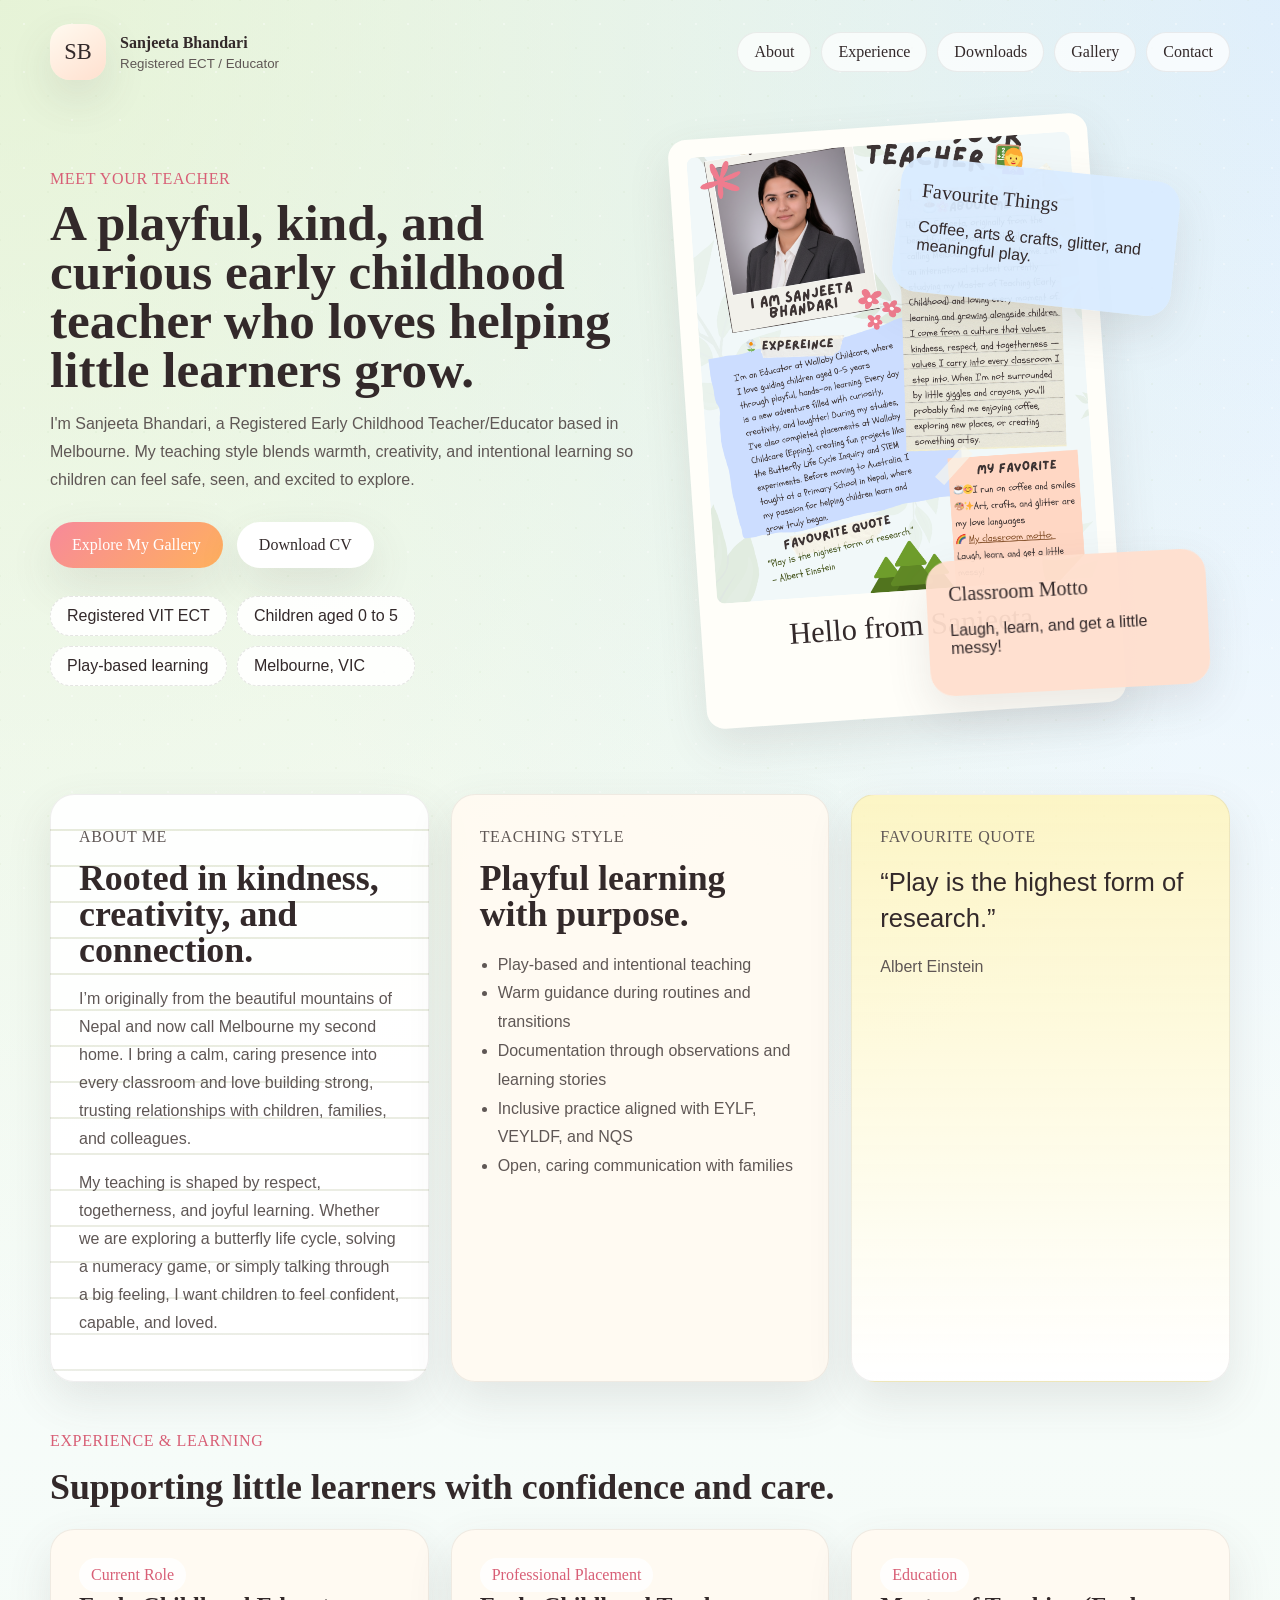
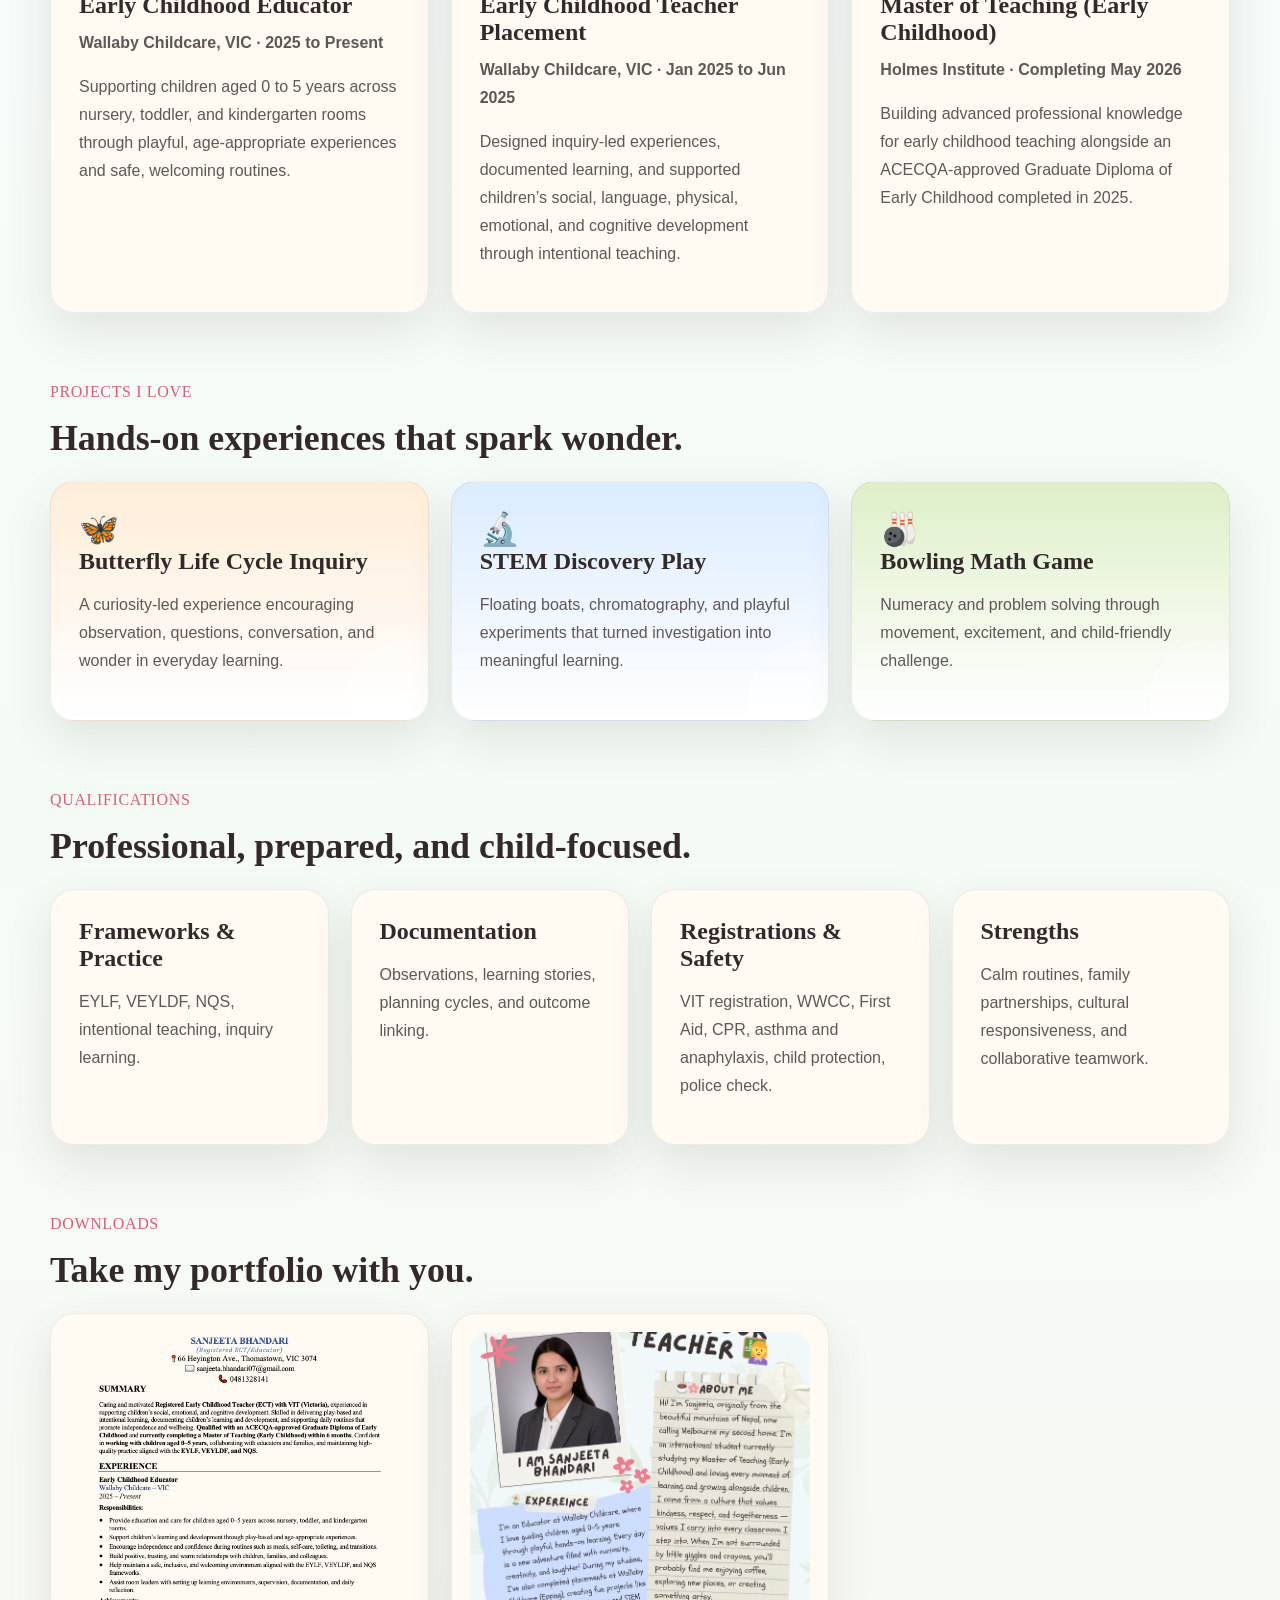
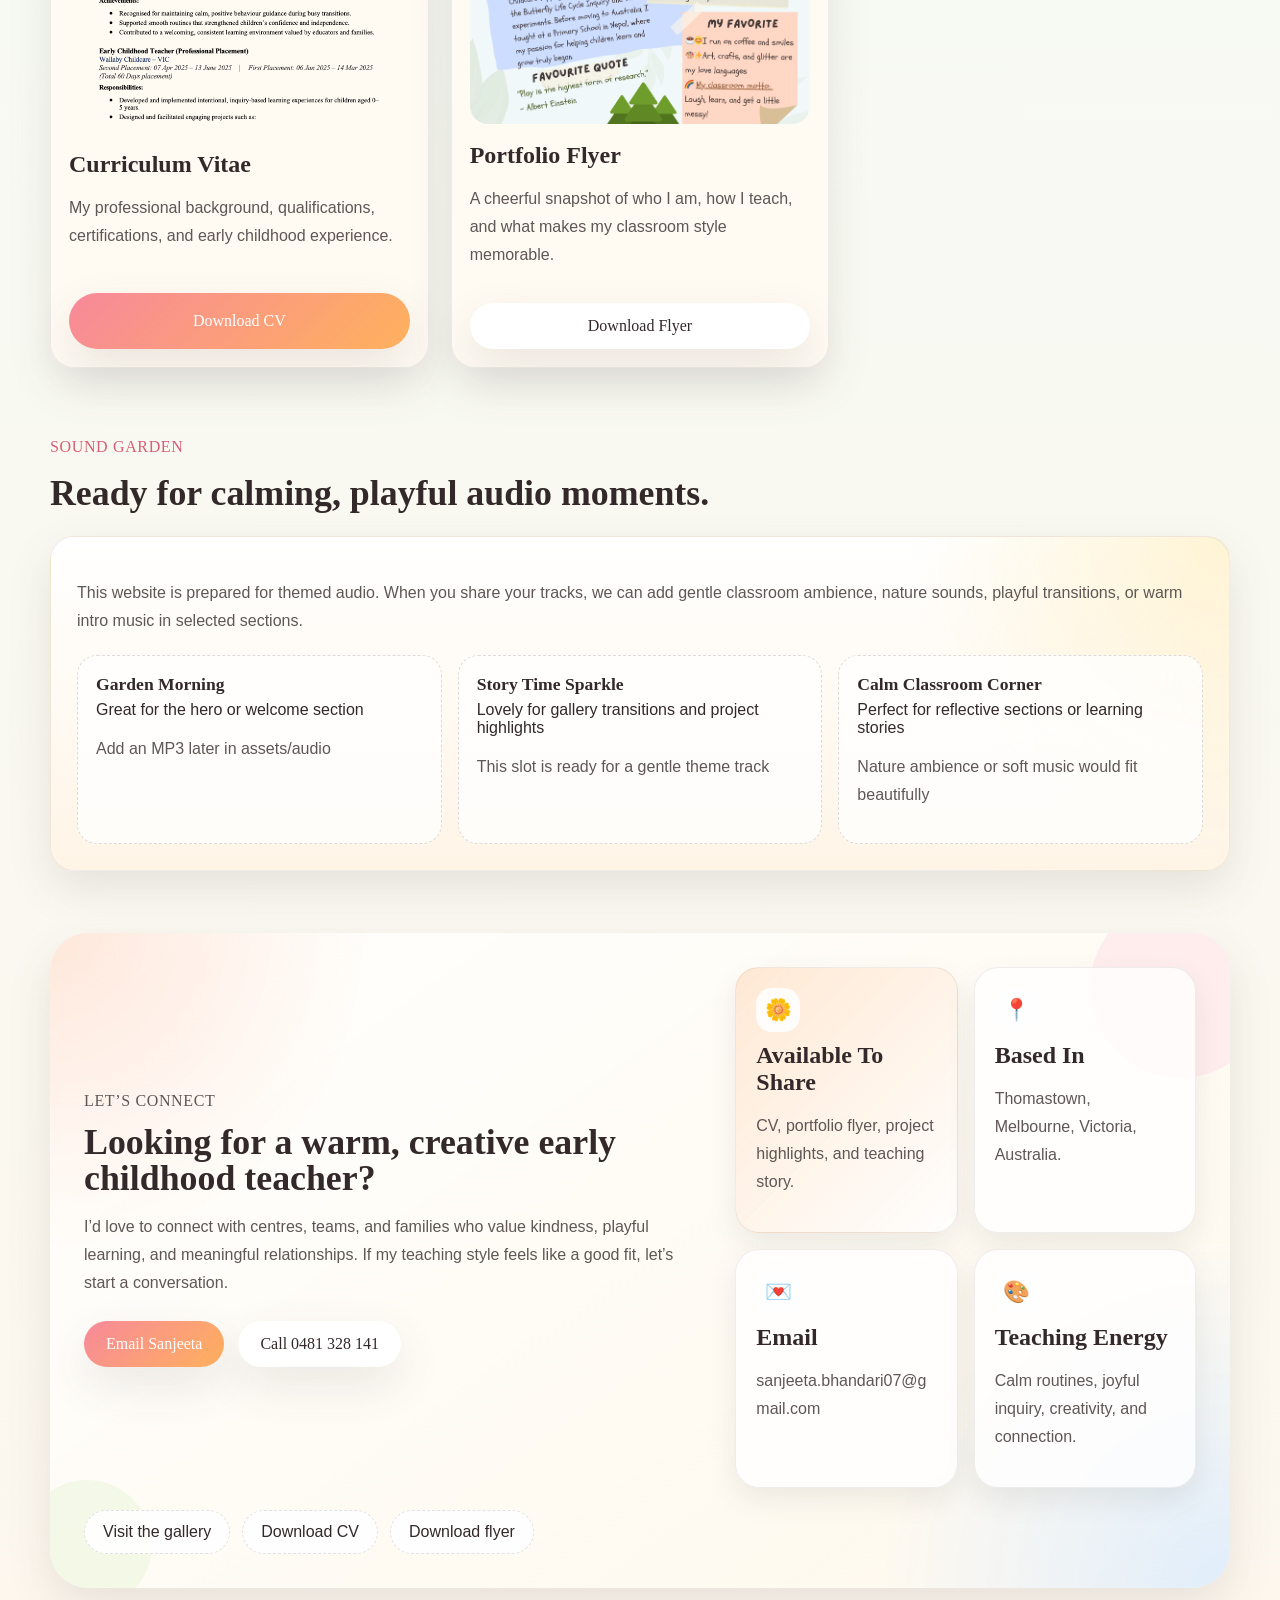
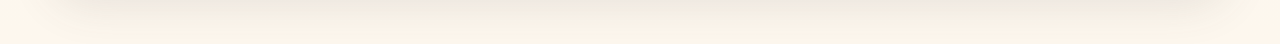
==== index.html @ 14c11c66 "feat: add initial static website" ====
<!DOCTYPE html>
<html lang="en">
  <head>
    <meta charset="UTF-8" />
    <meta name="viewport" content="width=device-width, initial-scale=1.0" />
    <title>Sanjeeta Bhandari | Early Childhood Teacher</title>
    <meta
      name="description"
      content="Playful portfolio website for Sanjeeta Bhandari, a Registered Early Childhood Teacher and educator in Melbourne."
    />
    <link rel="stylesheet" href="styles.css" />
  </head>
  <body class="home-page">
    <div class="cursor-bloom" aria-hidden="true"></div>
    <div class="page-shell">
      <header class="site-header">
        <a class="brand" href="index.html">
          <span class="brand-mark">SB</span>
          <span class="brand-copy">
            <strong>Sanjeeta Bhandari</strong>
            <small>Registered ECT / Educator</small>
          </span>
        </a>
        <nav class="main-nav" aria-label="Main navigation">
          <a href="#about">About</a>
          <a href="#experience">Experience</a>
          <a href="#downloads">Downloads</a>
          <a href="gallery.html">Gallery</a>
          <a href="#contact">Contact</a>
        </nav>
      </header>

      <main>
        <section class="hero" data-cursor-theme="sun">
          <div class="hero-copy">
            <p class="eyebrow">Meet Your Teacher</p>
            <h1>
              A playful, kind, and curious early childhood teacher who loves
              helping little learners grow.
            </h1>
            <p class="hero-text">
              I'm Sanjeeta Bhandari, a Registered Early Childhood
              Teacher/Educator based in Melbourne. My teaching style blends
              warmth, creativity, and intentional learning so children can feel
              safe, seen, and excited to explore.
            </p>
            <div class="hero-actions">
              <a class="button button-primary" href="gallery.html"
                >Explore My Gallery</a
              >
              <a
                class="button button-secondary"
                href="assets/downloads/Sanjeeta-Bhandari-CV.pdf"
                download
                >Download CV</a
              >
            </div>
            <ul class="hero-badges" aria-label="Highlights">
              <li>Registered VIT ECT</li>
              <li>Children aged 0 to 5</li>
              <li>Play-based learning</li>
              <li>Melbourne, VIC</li>
            </ul>
          </div>

          <div class="hero-art">
            <div class="polaroid-card tilt-left">
              <img
                src="assets/images/flyer-preview.png"
                alt="Meet your teacher profile flyer for Sanjeeta Bhandari"
              />
              <span class="polaroid-caption">Hello from Sanjeeta</span>
            </div>
            <div class="floating-note note-peach">
              <p class="note-title">Classroom Motto</p>
              <p>Laugh, learn, and get a little messy!</p>
            </div>
            <div class="floating-note note-blue">
              <p class="note-title">Favourite Things</p>
              <p>Coffee, arts & crafts, glitter, and meaningful play.</p>
            </div>
          </div>
        </section>

        <section class="story-grid" id="about" data-cursor-theme="flower">
          <article class="story-card paper-card lined-card">
            <p class="section-kicker">About Me</p>
            <h2>Rooted in kindness, creativity, and connection.</h2>
            <p>
              I’m originally from the beautiful mountains of Nepal and now call
              Melbourne my second home. I bring a calm, caring presence into
              every classroom and love building strong, trusting relationships
              with children, families, and colleagues.
            </p>
            <p>
              My teaching is shaped by respect, togetherness, and joyful
              learning. Whether we are exploring a butterfly life cycle,
              solving a numeracy game, or simply talking through a big feeling,
              I want children to feel confident, capable, and loved.
            </p>
          </article>

          <article class="story-card paper-card">
            <p class="section-kicker">Teaching Style</p>
            <h2>Playful learning with purpose.</h2>
            <ul class="check-list">
              <li>Play-based and intentional teaching</li>
              <li>Warm guidance during routines and transitions</li>
              <li>Documentation through observations and learning stories</li>
              <li>Inclusive practice aligned with EYLF, VEYLDF, and NQS</li>
              <li>Open, caring communication with families</li>
            </ul>
          </article>

          <article class="story-card paper-card quote-card">
            <p class="section-kicker">Favourite Quote</p>
            <blockquote>
              “Play is the highest form of research.”
            </blockquote>
            <p>Albert Einstein</p>
          </article>
        </section>

        <section class="experience-section" id="experience" data-cursor-theme="leaf">
          <div class="section-heading">
            <p class="section-kicker">Experience & Learning</p>
            <h2>Supporting little learners with confidence and care.</h2>
          </div>

          <div class="timeline">
            <article class="timeline-card">
              <span class="timeline-tag">Current Role</span>
              <h3>Early Childhood Educator</h3>
              <p class="timeline-meta">Wallaby Childcare, VIC · 2025 to Present</p>
              <p>
                Supporting children aged 0 to 5 years across nursery, toddler,
                and kindergarten rooms through playful, age-appropriate
                experiences and safe, welcoming routines.
              </p>
            </article>

            <article class="timeline-card">
              <span class="timeline-tag">Professional Placement</span>
              <h3>Early Childhood Teacher Placement</h3>
              <p class="timeline-meta">
                Wallaby Childcare, VIC · Jan 2025 to Jun 2025
              </p>
              <p>
                Designed inquiry-led experiences, documented learning, and
                supported children’s social, language, physical, emotional, and
                cognitive development through intentional teaching.
              </p>
            </article>

            <article class="timeline-card">
              <span class="timeline-tag">Education</span>
              <h3>Master of Teaching (Early Childhood)</h3>
              <p class="timeline-meta">Holmes Institute · Completing May 2026</p>
              <p>
                Building advanced professional knowledge for early childhood
                teaching alongside an ACECQA-approved Graduate Diploma of Early
                Childhood completed in 2025.
              </p>
            </article>
          </div>
        </section>

        <section class="projects-section" data-cursor-theme="sparkle">
          <div class="section-heading">
            <p class="section-kicker">Projects I Love</p>
            <h2>Hands-on experiences that spark wonder.</h2>
          </div>

          <div class="projects-grid">
            <article class="project-card butterfly">
              <span class="project-icon">🦋</span>
              <h3>Butterfly Life Cycle Inquiry</h3>
              <p>
                A curiosity-led experience encouraging observation, questions,
                conversation, and wonder in everyday learning.
              </p>
            </article>

            <article class="project-card stem">
              <span class="project-icon">🔬</span>
              <h3>STEM Discovery Play</h3>
              <p>
                Floating boats, chromatography, and playful experiments that
                turned investigation into meaningful learning.
              </p>
            </article>

            <article class="project-card math">
              <span class="project-icon">🎳</span>
              <h3>Bowling Math Game</h3>
              <p>
                Numeracy and problem solving through movement, excitement, and
                child-friendly challenge.
              </p>
            </article>
          </div>
        </section>

        <section class="credentials-section" data-cursor-theme="star">
          <div class="section-heading">
            <p class="section-kicker">Qualifications</p>
            <h2>Professional, prepared, and child-focused.</h2>
          </div>

          <div class="credentials-grid">
            <div class="credential-card">
              <h3>Frameworks & Practice</h3>
              <p>EYLF, VEYLDF, NQS, intentional teaching, inquiry learning.</p>
            </div>
            <div class="credential-card">
              <h3>Documentation</h3>
              <p>
                Observations, learning stories, planning cycles, and outcome
                linking.
              </p>
            </div>
            <div class="credential-card">
              <h3>Registrations & Safety</h3>
              <p>
                VIT registration, WWCC, First Aid, CPR, asthma and anaphylaxis,
                child protection, police check.
              </p>
            </div>
            <div class="credential-card">
              <h3>Strengths</h3>
              <p>
                Calm routines, family partnerships, cultural responsiveness,
                and collaborative teamwork.
              </p>
            </div>
          </div>
        </section>

        <section class="downloads-section" id="downloads" data-cursor-theme="heart">
          <div class="section-heading">
            <p class="section-kicker">Downloads</p>
            <h2>Take my portfolio with you.</h2>
          </div>

          <div class="download-cards">
            <article class="download-card">
              <img
                src="assets/images/cv-preview-page1.png"
                alt="Preview of Sanjeeta Bhandari CV"
              />
              <div>
                <h3>Curriculum Vitae</h3>
                <p>
                  My professional background, qualifications, certifications,
                  and early childhood experience.
                </p>
              </div>
              <a
                class="button button-primary"
                href="assets/downloads/Sanjeeta-Bhandari-CV.pdf"
                download
                >Download CV</a
              >
            </article>

            <article class="download-card">
              <img
                src="assets/images/flyer-preview.png"
                alt="Preview of Sanjeeta Bhandari portfolio flyer"
              />
              <div>
                <h3>Portfolio Flyer</h3>
                <p>
                  A cheerful snapshot of who I am, how I teach, and what makes
                  my classroom style memorable.
                </p>
              </div>
              <a
                class="button button-secondary"
                href="assets/downloads/Sanjeeta-Bhandari-Portfolio-Flyer.png"
                download
                >Download Flyer</a
              >
            </article>
          </div>
        </section>

        <section class="audio-section" id="audio" data-cursor-theme="music">
          <div class="section-heading">
            <p class="section-kicker">Sound Garden</p>
            <h2>Ready for calming, playful audio moments.</h2>
          </div>
          <div class="audio-panel">
            <p>
              This website is prepared for themed audio. When you share your
              tracks, we can add gentle classroom ambience, nature sounds,
              playful transitions, or warm intro music in selected sections.
            </p>
            <div class="audio-dock" data-audio-dock></div>
          </div>
        </section>
      </main>

      <footer class="site-footer" id="contact" data-cursor-theme="rainbow">
        <div class="contact-showcase">
          <div class="contact-copy">
            <p class="section-kicker">Let’s Connect</p>
            <h2>Looking for a warm, creative early childhood teacher?</h2>
            <p>
              I’d love to connect with centres, teams, and families who value
              kindness, playful learning, and meaningful relationships. If my
              teaching style feels like a good fit, let’s start a conversation.
            </p>
            <div class="contact-actions">
              <a class="button button-primary" href="mailto:sanjeeta.bhandari07@gmail.com">
                Email Sanjeeta
              </a>
              <a class="button button-secondary" href="tel:+61481328141">
                Call 0481 328 141
              </a>
            </div>
          </div>

          <div class="contact-cards">
            <article class="contact-card highlight-card">
              <span class="contact-emoji">🌼</span>
              <h3>Available To Share</h3>
              <p>CV, portfolio flyer, project highlights, and teaching story.</p>
            </article>

            <article class="contact-card">
              <span class="contact-emoji">📍</span>
              <h3>Based In</h3>
              <p>Thomastown, Melbourne, Victoria, Australia.</p>
            </article>

            <article class="contact-card">
              <span class="contact-emoji">💌</span>
              <h3>Email</h3>
              <p>
                <a href="mailto:sanjeeta.bhandari07@gmail.com">
                  sanjeeta.bhandari07@gmail.com
                </a>
              </p>
            </article>

            <article class="contact-card">
              <span class="contact-emoji">🎨</span>
              <h3>Teaching Energy</h3>
              <p>Calm routines, joyful inquiry, creativity, and connection.</p>
            </article>
          </div>
        </div>

        <div class="footer-links">
          <a href="gallery.html">Visit the gallery</a>
          <a href="assets/downloads/Sanjeeta-Bhandari-CV.pdf" download>Download CV</a>
          <a href="assets/downloads/Sanjeeta-Bhandari-Portfolio-Flyer.png" download>Download flyer</a>
        </div>
      </footer>
    </div>

    <script src="script.js"></script>
  </body>
</html>
---- styles.css ----
:root {
  --bg: #f5fbf6;
  --bg-soft: #eef7ff;
  --paper: rgba(255, 250, 242, 0.94);
  --paper-strong: #fff9ef;
  --ink: #33292a;
  --ink-soft: #5f5755;
  --rose: #f7899a;
  --rose-dark: #d85f76;
  --peach: #ffd7c2;
  --sky: #d9ebff;
  --mint: #dcefc6;
  --sun: #ffe49a;
  --lavender: #e8ddff;
  --green: #7da846;
  --shadow: 0 18px 45px rgba(79, 78, 73, 0.12);
  --radius-xl: 32px;
  --radius-lg: 24px;
  --radius-md: 18px;
  --max-width: 1180px;
}

* {
  box-sizing: border-box;
}

html {
  scroll-behavior: smooth;
}

body {
  margin: 0;
  color: var(--ink);
  background:
    radial-gradient(circle at top left, rgba(222, 239, 198, 0.7), transparent 28%),
    radial-gradient(circle at top right, rgba(217, 235, 255, 0.8), transparent 24%),
    linear-gradient(180deg, #f9fdff 0%, #f4fbf5 50%, #fdf7ee 100%);
  font-family: "Avenir Next", "Trebuchet MS", "Gill Sans", sans-serif;
}

body::before {
  content: "";
  position: fixed;
  inset: 0;
  background-image:
    radial-gradient(rgba(255, 255, 255, 0.65) 1px, transparent 1px),
    radial-gradient(rgba(199, 224, 185, 0.26) 1px, transparent 1px);
  background-position: 0 0, 24px 24px;
  background-size: 48px 48px;
  pointer-events: none;
  opacity: 0.55;
}

img {
  display: block;
  width: 100%;
}

a {
  color: inherit;
  text-decoration: none;
}

button,
.button {
  font: inherit;
}

.page-shell {
  position: relative;
  width: min(var(--max-width), calc(100% - 32px));
  margin: 0 auto;
  padding-bottom: 56px;
  z-index: 1;
}

.site-header {
  display: flex;
  align-items: center;
  justify-content: space-between;
  gap: 24px;
  padding: 24px 0 12px;
}

.brand {
  display: inline-flex;
  align-items: center;
  gap: 14px;
}

.brand-mark {
  display: inline-grid;
  place-items: center;
  width: 56px;
  height: 56px;
  border-radius: 20px;
  background: linear-gradient(145deg, #fffaf0, #ffe0cf);
  box-shadow: var(--shadow);
  font-family: "Marker Felt", "Comic Sans MS", cursive;
  font-size: 1.4rem;
}

.brand-copy {
  display: grid;
  gap: 4px;
}

.brand-copy strong,
.main-nav a,
.eyebrow,
.section-kicker,
h1,
h2,
h3,
.button,
.timeline-tag,
.slide-sticker,
.mosaic-label {
  font-family: "Marker Felt", "Trebuchet MS", "Comic Sans MS", cursive;
}

.brand-copy small {
  color: var(--ink-soft);
}

.main-nav {
  display: flex;
  align-items: center;
  gap: 10px;
  flex-wrap: wrap;
  justify-content: flex-end;
}

.main-nav a {
  padding: 10px 16px;
  border-radius: 999px;
  background: rgba(255, 255, 255, 0.72);
  border: 1px solid rgba(51, 41, 42, 0.08);
  transition: transform 180ms ease, background-color 180ms ease;
}

.main-nav a:hover,
.main-nav a:focus-visible {
  transform: translateY(-2px);
  background: #fff6e9;
}

.hero,
.gallery-hero {
  display: grid;
  grid-template-columns: 1.05fr 0.95fr;
  gap: 36px;
  align-items: center;
  padding: 34px 0 48px;
}

.eyebrow,
.section-kicker {
  letter-spacing: 0.04em;
  text-transform: uppercase;
  color: var(--rose-dark);
  margin: 0 0 10px;
}

h1 {
  margin: 0;
  font-size: clamp(2.6rem, 4vw, 4.6rem);
  line-height: 0.96;
}

h2 {
  margin: 0;
  font-size: clamp(2rem, 2.8vw, 3rem);
  line-height: 1;
}

h3 {
  margin: 0;
  font-size: 1.5rem;
}

.hero-text,
.story-card p,
.timeline-card p,
.project-card p,
.credential-card p,
.download-card p,
.audio-panel p,
.slide-copy p,
.mosaic-card p,
.audio-idea-card p,
.site-footer p {
  color: var(--ink-soft);
  line-height: 1.75;
}

.hero-actions,
.hero-badges,
.download-cards,
.credentials-grid,
.projects-grid,
.story-grid,
.timeline,
.audio-ideas,
.footer-links {
  display: grid;
}

.hero-actions {
  grid-template-columns: repeat(2, max-content);
  gap: 14px;
  margin: 28px 0;
}

.button {
  display: inline-flex;
  align-items: center;
  justify-content: center;
  gap: 10px;
  padding: 14px 22px;
  border-radius: 999px;
  border: 0;
  box-shadow: var(--shadow);
  transition: transform 180ms ease, box-shadow 180ms ease;
}

.button:hover,
.button:focus-visible,
.slider-button:hover,
.slider-button:focus-visible {
  transform: translateY(-2px);
  box-shadow: 0 16px 34px rgba(79, 78, 73, 0.16);
}

.button-primary {
  background: linear-gradient(135deg, var(--rose), #ffb15d);
  color: #fff;
}

.button-secondary {
  background: #fff;
  color: var(--ink);
}

.hero-badges {
  grid-template-columns: repeat(2, minmax(0, max-content));
  gap: 10px;
  padding: 0;
  list-style: none;
}

.hero-badges li {
  padding: 10px 16px;
  border-radius: 999px;
  background: rgba(255, 255, 255, 0.9);
  border: 1px dashed rgba(51, 41, 42, 0.12);
}

.hero-art {
  position: relative;
  min-height: 620px;
}

.polaroid-card {
  width: min(420px, 100%);
  padding: 18px 18px 72px;
  background: #fffef9;
  border-radius: 18px;
  box-shadow: var(--shadow);
  transform: rotate(-4deg);
}

.polaroid-card img {
  aspect-ratio: 0.86;
  object-fit: cover;
  border-radius: 8px;
}

.polaroid-caption {
  display: block;
  padding-top: 18px;
  text-align: center;
  font-size: 1.9rem;
  font-family: "Marker Felt", "Comic Sans MS", cursive;
}

.floating-note {
  position: absolute;
  width: min(280px, 72%);
  padding: 22px;
  border-radius: 24px;
  box-shadow: var(--shadow);
}

.note-title {
  margin: 0 0 8px;
  font-family: "Marker Felt", "Comic Sans MS", cursive;
  font-size: 1.25rem;
}

.note-peach {
  right: 4%;
  bottom: 9%;
  background: rgba(255, 223, 206, 0.94);
  transform: rotate(-3deg);
}

.note-blue {
  right: 10%;
  top: 7%;
  background: rgba(217, 235, 255, 0.94);
  transform: rotate(6deg);
}

.story-grid,
.download-cards {
  grid-template-columns: repeat(3, minmax(0, 1fr));
  gap: 22px;
}

.paper-card,
.timeline-card,
.project-card,
.credential-card,
.download-card,
.audio-panel,
.slider,
.mosaic-card,
.audio-idea-card {
  background: var(--paper);
  border: 1px solid rgba(51, 41, 42, 0.08);
  border-radius: var(--radius-lg);
  box-shadow: var(--shadow);
}

.story-card,
.timeline-card,
.project-card,
.credential-card,
.audio-panel,
.mosaic-card,
.audio-idea-card {
  padding: 28px;
}

.lined-card {
  background:
    repeating-linear-gradient(
      to bottom,
      rgba(255, 255, 255, 0.93),
      rgba(255, 255, 255, 0.93) 34px,
      rgba(194, 177, 148, 0.18) 34px,
      rgba(194, 177, 148, 0.18) 36px
    );
}

.quote-card {
  background: linear-gradient(180deg, rgba(255, 244, 184, 0.8), rgba(255, 255, 255, 0.92));
}

.quote-card blockquote {
  margin: 14px 0;
  font-size: 1.6rem;
  line-height: 1.4;
}

.check-list {
  margin: 18px 0 0;
  padding-left: 18px;
  color: var(--ink-soft);
  line-height: 1.8;
}

.section-heading {
  display: grid;
  gap: 10px;
  margin: 22px 0 24px;
}

.experience-section,
.projects-section,
.credentials-section,
.downloads-section,
.audio-section,
.slider-section,
.gallery-layouts,
.future-audio {
  padding: 28px 0 20px;
}

.timeline {
  grid-template-columns: repeat(3, minmax(0, 1fr));
  gap: 22px;
}

.timeline-tag,
.slide-sticker,
.mosaic-label {
  display: inline-flex;
  width: max-content;
  padding: 8px 12px;
  border-radius: 999px;
  background: rgba(255, 255, 255, 0.86);
  color: var(--rose-dark);
}

.timeline-meta {
  margin: 10px 0 14px;
  font-weight: 600;
  color: var(--ink);
}

.projects-grid,
.credentials-grid {
  grid-template-columns: repeat(3, minmax(0, 1fr));
  gap: 22px;
}

.credentials-grid {
  grid-template-columns: repeat(4, minmax(0, 1fr));
}

.project-card {
  position: relative;
  overflow: hidden;
  min-height: 240px;
}

.project-card::after {
  content: "";
  position: absolute;
  inset: auto -40px -40px auto;
  width: 120px;
  height: 120px;
  border-radius: 50%;
  background: rgba(255, 255, 255, 0.25);
}

.project-icon {
  font-size: 2rem;
}

.butterfly {
  background: linear-gradient(180deg, rgba(255, 236, 213, 0.95), rgba(255, 255, 255, 0.9));
}

.stem {
  background: linear-gradient(180deg, rgba(217, 235, 255, 0.95), rgba(255, 255, 255, 0.9));
}

.math {
  background: linear-gradient(180deg, rgba(220, 239, 198, 0.95), rgba(255, 255, 255, 0.9));
}

.download-card {
  display: grid;
  gap: 18px;
  padding: 18px;
}

.download-card img {
  aspect-ratio: 1 / 1.15;
  object-fit: cover;
  border-radius: 18px;
}

.audio-panel {
  padding: 26px;
  background:
    radial-gradient(circle at top right, rgba(255, 228, 154, 0.42), transparent 26%),
    linear-gradient(180deg, rgba(255, 255, 255, 0.94), rgba(255, 244, 229, 0.94));
}

.audio-dock {
  display: grid;
  grid-template-columns: repeat(3, minmax(0, 1fr));
  gap: 16px;
  margin-top: 20px;
}

.audio-chip {
  padding: 18px;
  border-radius: 20px;
  background: rgba(255, 255, 255, 0.78);
  border: 1px dashed rgba(51, 41, 42, 0.16);
}

.audio-chip strong {
  display: block;
  margin-bottom: 6px;
  font-family: "Marker Felt", "Comic Sans MS", cursive;
  font-size: 1.1rem;
}

.site-footer {
  display: grid;
  gap: 22px;
  margin-top: 42px;
  padding: 34px;
  border-radius: 38px;
  background:
    radial-gradient(circle at top left, rgba(255, 223, 206, 0.75), transparent 24%),
    radial-gradient(circle at bottom right, rgba(217, 235, 255, 0.82), transparent 26%),
    linear-gradient(145deg, rgba(255, 255, 255, 0.92), rgba(255, 248, 236, 0.95));
  box-shadow: var(--shadow);
  overflow: hidden;
  position: relative;
}

.site-footer::before,
.site-footer::after {
  content: "";
  position: absolute;
  border-radius: 50%;
  pointer-events: none;
}

.site-footer::before {
  width: 180px;
  height: 180px;
  right: -40px;
  top: -35px;
  background: rgba(255, 196, 214, 0.25);
}

.site-footer::after {
  width: 130px;
  height: 130px;
  left: -28px;
  bottom: -22px;
  background: rgba(220, 239, 198, 0.32);
}

.contact-showcase {
  display: grid;
  grid-template-columns: 1.15fr 0.85fr;
  gap: 28px;
  align-items: center;
}

.contact-copy {
  position: relative;
  z-index: 1;
}

.contact-actions {
  display: flex;
  flex-wrap: wrap;
  gap: 14px;
  margin-top: 24px;
}

.contact-cards {
  display: grid;
  grid-template-columns: repeat(2, minmax(0, 1fr));
  gap: 16px;
  position: relative;
  z-index: 1;
}

.contact-card {
  padding: 20px;
  border-radius: 24px;
  background: rgba(255, 255, 255, 0.8);
  border: 1px solid rgba(51, 41, 42, 0.08);
  box-shadow: 0 12px 28px rgba(79, 78, 73, 0.1);
  overflow-wrap: anywhere;
  word-break: break-word;
}

.highlight-card {
  background: linear-gradient(135deg, rgba(255, 232, 211, 0.96), rgba(255, 255, 255, 0.82));
}

.contact-emoji {
  display: inline-grid;
  place-items: center;
  width: 44px;
  height: 44px;
  margin-bottom: 10px;
  border-radius: 16px;
  background: rgba(255, 255, 255, 0.88);
  font-size: 1.35rem;
}

.footer-links {
  grid-template-columns: repeat(3, max-content);
  gap: 12px;
  justify-content: start;
  position: relative;
  z-index: 1;
}

.footer-links a {
  padding: 12px 18px;
  border-radius: 999px;
  background: rgba(255, 255, 255, 0.9);
  border: 1px dashed rgba(51, 41, 42, 0.14);
}

.gallery-page {
  cursor: none;
}

.home-page {
  cursor: none;
}

.home-page a,
.home-page button {
  cursor: none;
}

.cursor-bloom,
.gallery-page a,
.gallery-page button {
  cursor: none;
}

.cursor-bloom,
.cursor-flower {
  position: fixed;
  left: 0;
  top: 0;
  width: 28px;
  height: 28px;
  border-radius: 50%;
  background:
    radial-gradient(circle, #ffd9e5 0 26%, transparent 27%),
    radial-gradient(circle at 50% 10%, #ff8dab 0 28%, transparent 29%),
    radial-gradient(circle at 88% 38%, #ff8dab 0 28%, transparent 29%),
    radial-gradient(circle at 72% 82%, #ff8dab 0 28%, transparent 29%),
    radial-gradient(circle at 28% 82%, #ff8dab 0 28%, transparent 29%),
    radial-gradient(circle at 12% 38%, #ff8dab 0 28%, transparent 29%);
  transform: translate(-50%, -50%);
  pointer-events: none;
  z-index: 25;
  opacity: 0;
  transition: transform 70ms linear, opacity 140ms ease;
}

.cursor-bloom {
  width: 30px;
  height: 30px;
  background:
    radial-gradient(circle, #fff6b6 0 30%, transparent 31%),
    radial-gradient(circle at 50% 10%, #ffbe55 0 28%, transparent 29%),
    radial-gradient(circle at 88% 38%, #ffbe55 0 28%, transparent 29%),
    radial-gradient(circle at 72% 82%, #ffbe55 0 28%, transparent 29%),
    radial-gradient(circle at 28% 82%, #ffbe55 0 28%, transparent 29%),
    radial-gradient(circle at 12% 38%, #ffbe55 0 28%, transparent 29%);
}

.cursor-bloom.theme-flower {
  background:
    radial-gradient(circle, #ffe1ec 0 28%, transparent 29%),
    radial-gradient(circle at 50% 10%, #ff86a6 0 28%, transparent 29%),
    radial-gradient(circle at 88% 38%, #ff86a6 0 28%, transparent 29%),
    radial-gradient(circle at 72% 82%, #ff86a6 0 28%, transparent 29%),
    radial-gradient(circle at 28% 82%, #ff86a6 0 28%, transparent 29%),
    radial-gradient(circle at 12% 38%, #ff86a6 0 28%, transparent 29%);
}

.cursor-bloom.theme-leaf {
  background:
    radial-gradient(circle at 50% 50%, #e9f7ce 0 22%, transparent 23%),
    radial-gradient(ellipse at 50% 14%, #7da846 0 26%, transparent 27%),
    radial-gradient(ellipse at 84% 46%, #7da846 0 26%, transparent 27%),
    radial-gradient(ellipse at 62% 82%, #7da846 0 26%, transparent 27%),
    radial-gradient(ellipse at 18% 66%, #7da846 0 26%, transparent 27%);
}

.cursor-bloom.theme-sparkle {
  background:
    radial-gradient(circle at 50% 50%, #fff3d4 0 20%, transparent 21%),
    linear-gradient(transparent 42%, #ff9f6e 42% 58%, transparent 58%),
    linear-gradient(90deg, transparent 42%, #ff9f6e 42% 58%, transparent 58%);
  transform: translate(-50%, -50%) rotate(45deg);
}

.cursor-bloom.theme-star {
  background:
    radial-gradient(circle at 50% 50%, #fff8cb 0 20%, transparent 21%),
    linear-gradient(transparent 42%, #f8c94a 42% 58%, transparent 58%),
    linear-gradient(90deg, transparent 42%, #f8c94a 42% 58%, transparent 58%);
}

.cursor-bloom.theme-heart {
  width: 28px;
  height: 28px;
  border-radius: 0;
  background:
    radial-gradient(circle at 30% 35%, #ff8da8 0 34%, transparent 35%),
    radial-gradient(circle at 70% 35%, #ff8da8 0 34%, transparent 35%),
    linear-gradient(135deg, transparent 44%, #ff8da8 44% 56%, transparent 56%),
    linear-gradient(225deg, transparent 44%, #ff8da8 44% 56%, transparent 56%);
}

.cursor-bloom.theme-music {
  width: 28px;
  height: 28px;
  border-radius: 0;
  background:
    radial-gradient(circle at 36% 78%, #9f89ff 0 20%, transparent 21%),
    radial-gradient(circle at 74% 64%, #9f89ff 0 18%, transparent 19%),
    linear-gradient(90deg, transparent 42%, #9f89ff 42% 52%, transparent 52%),
    linear-gradient(180deg, transparent 14%, #9f89ff 14% 24%, transparent 24%);
}

.cursor-bloom.theme-rainbow {
  background:
    radial-gradient(circle, #ffffff 0 24%, transparent 25%),
    conic-gradient(from 0deg, #ff9a76, #ffd35b, #8ccf64, #7bb6ff, #c196ff, #ff9db2, #ff9a76);
}

.flower-trail {
  position: fixed;
  left: 0;
  top: 0;
  font-size: 1rem;
  transform: translate(-50%, -50%);
  pointer-events: none;
  z-index: 20;
  animation: float-away 850ms ease forwards;
}

@keyframes float-away {
  0% {
    opacity: 0.9;
    transform: translate(-50%, -50%) scale(1);
  }
  100% {
    opacity: 0;
    transform: translate(-50%, -120%) scale(1.6) rotate(18deg);
  }
}

.gallery-hero {
  grid-template-columns: 1fr auto;
  padding-top: 34px;
}

.slider {
  padding: 18px;
}

.slides {
  position: relative;
  min-height: 470px;
}

.slide {
  position: absolute;
  inset: 0;
  display: grid;
  grid-template-columns: 1.05fr 0.95fr;
  gap: 24px;
  align-items: center;
  opacity: 0;
  pointer-events: none;
  transform: translateX(18px) scale(0.98);
  transition: opacity 320ms ease, transform 320ms ease;
}

.slide.is-active {
  opacity: 1;
  pointer-events: auto;
  position: relative;
  transform: translateX(0) scale(1);
}

.slide-image-frame,
.slide-art {
  border-radius: 26px;
  min-height: 420px;
  overflow: hidden;
}

.slide-image-frame img {
  height: 100%;
  object-fit: cover;
}

.slide-art {
  display: grid;
  place-items: center;
  grid-template-columns: repeat(3, 1fr);
  font-size: clamp(3rem, 8vw, 6.5rem);
}

.butterfly-art {
  background: linear-gradient(135deg, #ffe8d3, #fff9ec);
}

.stem-art {
  background: linear-gradient(135deg, #dff1ff, #f6fbff);
}

.math-art {
  background: linear-gradient(135deg, #ebf6d4, #fbfff2);
}

.slide-copy {
  padding-right: 16px;
}

.slider-controls {
  display: flex;
  align-items: center;
  justify-content: space-between;
  gap: 16px;
  margin-top: 22px;
}

.slider-button {
  padding: 12px 18px;
  border: 0;
  border-radius: 999px;
  background: rgba(255, 255, 255, 0.96);
  box-shadow: var(--shadow);
}

.slider-dots {
  display: flex;
  gap: 10px;
  justify-content: center;
  flex: 1;
}

.slider-dot {
  width: 12px;
  height: 12px;
  border-radius: 50%;
  border: 0;
  background: rgba(95, 87, 85, 0.22);
}

.slider-dot.is-active {
  background: var(--rose);
  transform: scale(1.2);
}

.mosaic-grid {
  display: grid;
  grid-template-columns: repeat(12, 1fr);
  gap: 18px;
}

.mosaic-card {
  min-height: 230px;
}

.mosaic-card.tall {
  grid-column: span 4;
  grid-row: span 2;
}

.mosaic-card.wide {
  grid-column: span 8;
}

.mosaic-card:not(.tall):not(.wide):not(.image-card) {
  grid-column: span 4;
}

.image-card {
  grid-column: span 4;
  padding: 12px;
  overflow: hidden;
}

.image-card img {
  height: 100%;
  border-radius: 18px;
  object-fit: cover;
}

.sky {
  background: linear-gradient(180deg, rgba(217, 235, 255, 0.94), rgba(255, 255, 255, 0.94));
}

.peach {
  background: linear-gradient(180deg, rgba(255, 223, 206, 0.96), rgba(255, 255, 255, 0.92));
}

.green {
  background: linear-gradient(180deg, rgba(220, 239, 198, 0.95), rgba(255, 255, 255, 0.92));
}

.lavender {
  background: linear-gradient(180deg, rgba(232, 221, 255, 0.95), rgba(255, 255, 255, 0.92));
}

.audio-ideas {
  grid-template-columns: repeat(3, minmax(0, 1fr));
  gap: 22px;
}

.reveal {
  opacity: 0;
  transform: translateY(26px);
  transition: opacity 500ms ease, transform 500ms ease;
}

.reveal.is-visible {
  opacity: 1;
  transform: translateY(0);
}

@media (max-width: 1024px) {
  .hero,
  .gallery-hero,
  .slide,
  .story-grid,
  .timeline,
  .projects-grid,
  .credentials-grid,
  .download-cards,
  .audio-ideas,
  .audio-dock {
    grid-template-columns: 1fr 1fr;
  }

  .hero {
    align-items: start;
  }

  .hero-art {
    min-height: 520px;
  }

  .credentials-grid {
    grid-template-columns: repeat(2, minmax(0, 1fr));
  }

  .slide {
    grid-template-columns: 1fr;
  }

  .slides {
    min-height: 780px;
  }

  .mosaic-card.tall,
  .mosaic-card.wide,
  .mosaic-card:not(.tall):not(.wide):not(.image-card),
  .image-card {
    grid-column: span 6;
  }
}

@media (max-width: 720px) {
  .site-header,
  .site-footer,
  .hero,
  .contact-showcase,
  .gallery-hero,
  .story-grid,
  .timeline,
  .projects-grid,
  .credentials-grid,
  .download-cards,
  .audio-dock,
  .audio-ideas {
    grid-template-columns: 1fr;
    display: grid;
  }

  .site-header,
  .site-footer {
    gap: 18px;
  }

  .site-footer {
    padding: 24px 18px;
    border-radius: 28px;
  }

  .main-nav {
    justify-content: start;
  }

  .hero-actions {
    grid-template-columns: 1fr;
  }

  .hero-badges {
    grid-template-columns: 1fr;
  }

  .contact-actions,
  .contact-cards,
  .footer-links {
    grid-template-columns: 1fr;
  }

  .contact-actions {
    display: grid;
  }

  .contact-actions .button,
  .footer-links a {
    width: 100%;
  }

  .contact-card,
  .footer-links a {
    min-width: 0;
  }

  .hero-art {
    min-height: auto;
    padding-bottom: 250px;
  }

  .polaroid-card {
    width: 100%;
  }

  .floating-note {
    width: 82%;
  }

  .note-blue {
    right: 0;
    top: auto;
    bottom: 150px;
  }

  .note-peach {
    right: 8px;
    bottom: 10px;
  }

  .mosaic-grid {
    grid-template-columns: 1fr;
  }

  .mosaic-card.tall,
  .mosaic-card.wide,
  .mosaic-card:not(.tall):not(.wide):not(.image-card),
  .image-card {
    grid-column: auto;
  }

  .slides {
    min-height: 720px;
  }

  .slider-controls {
    flex-wrap: wrap;
  }

  .gallery-page,
  .gallery-page a,
  .gallery-page button,
  .home-page,
  .home-page a,
  .home-page button {
    cursor: auto;
  }

  .cursor-bloom,
  .cursor-flower {
    display: none;
  }
}
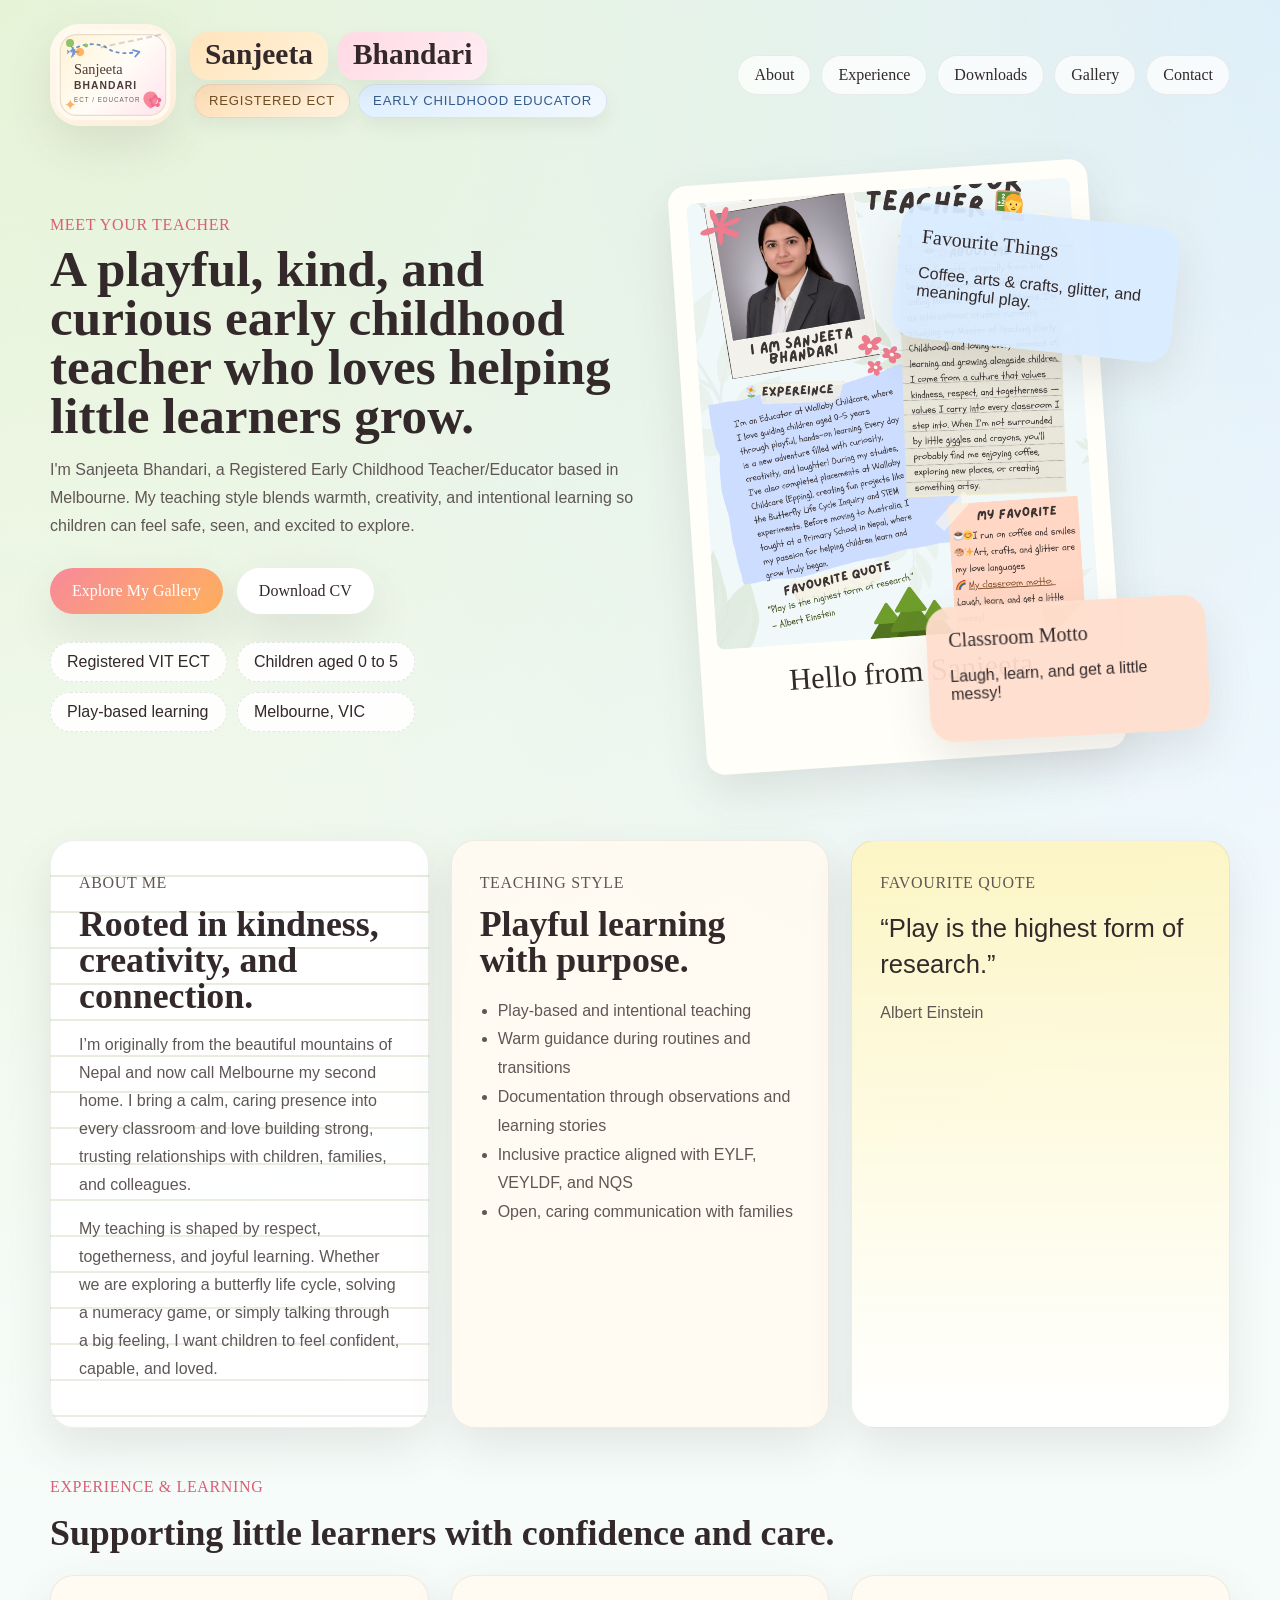
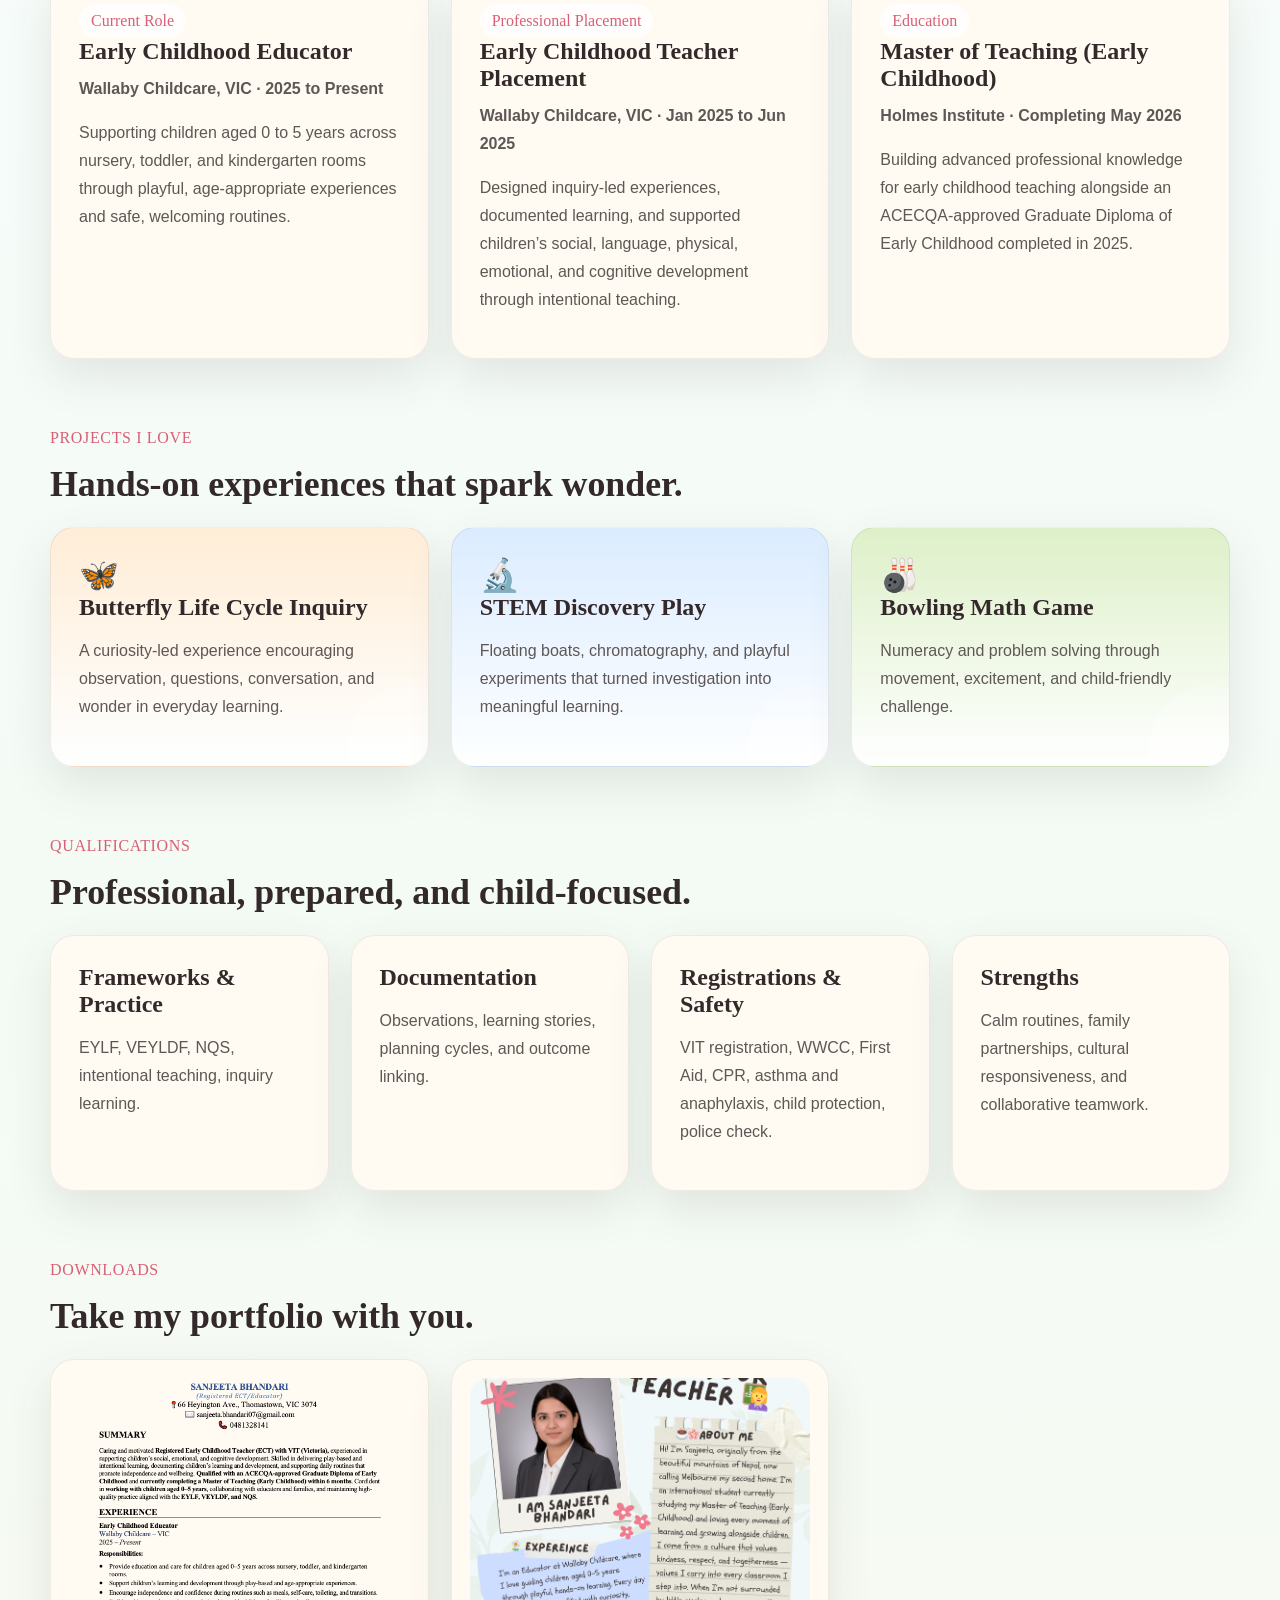
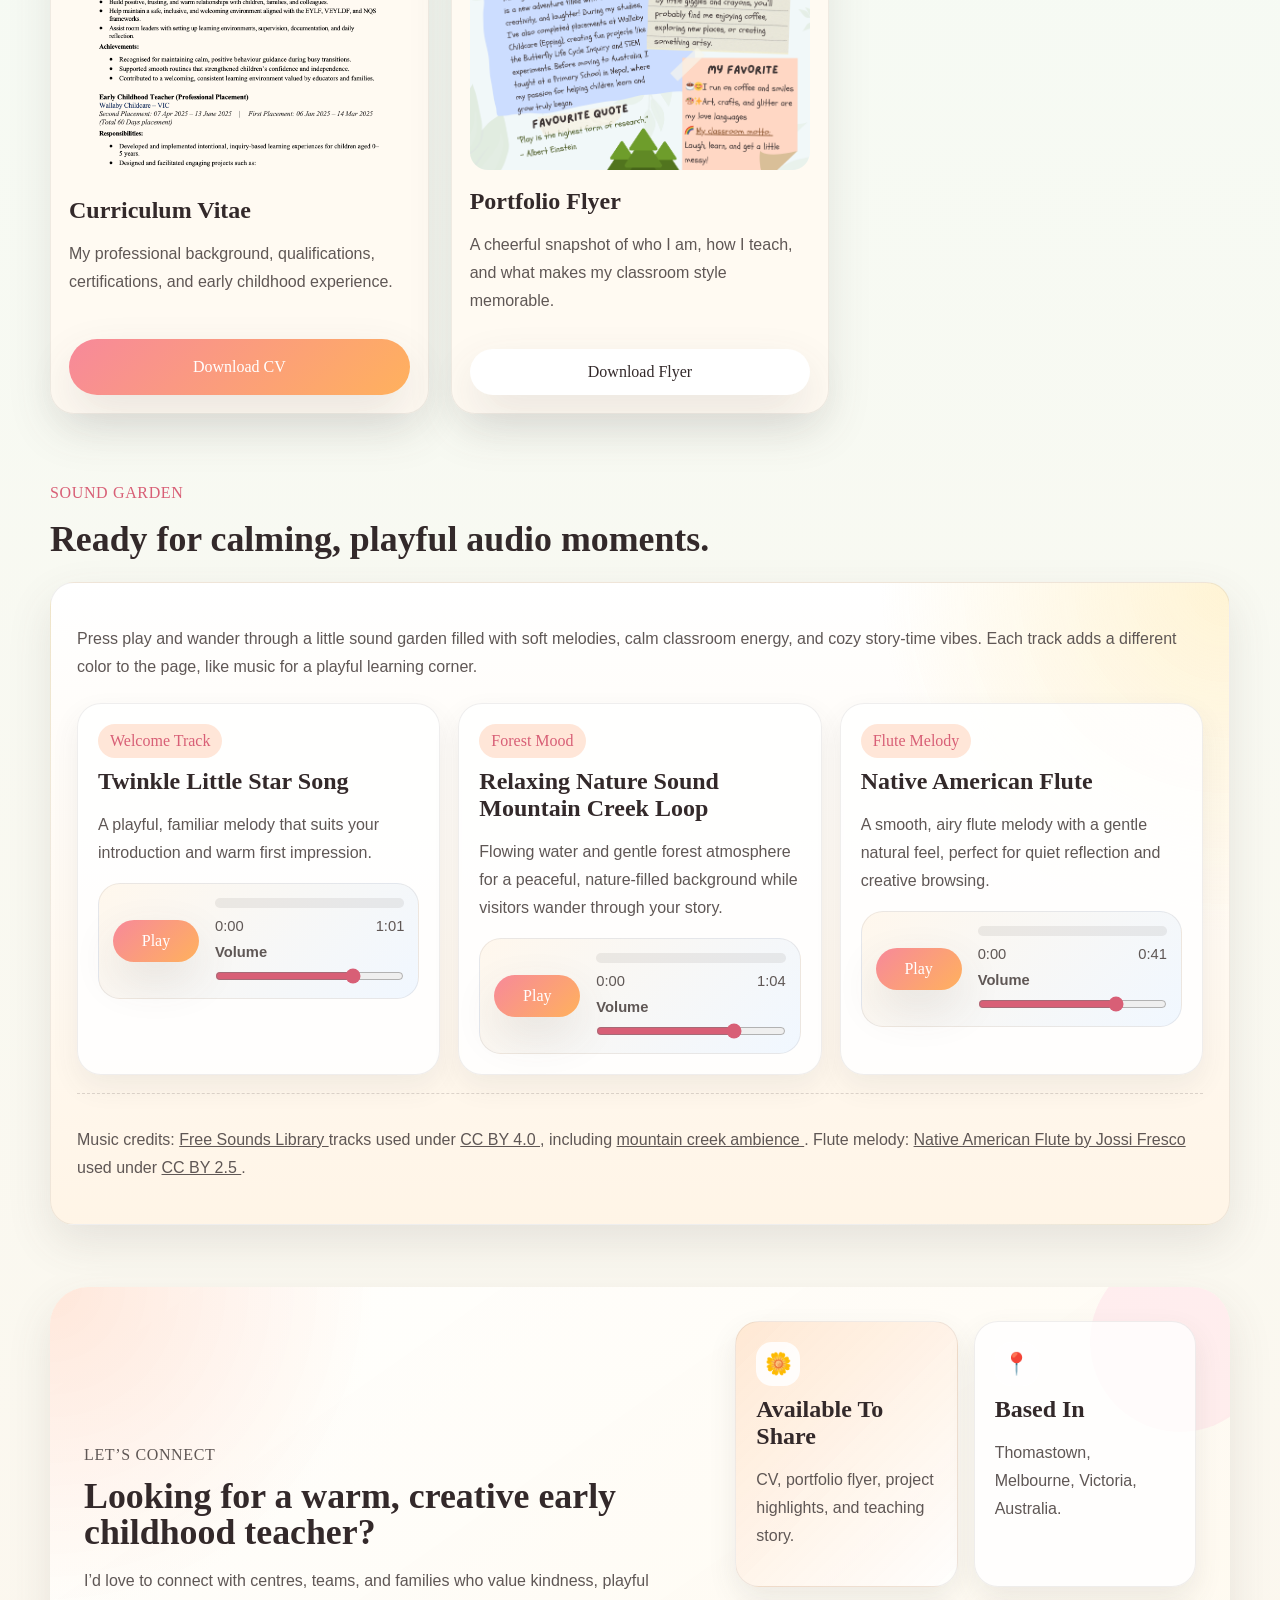
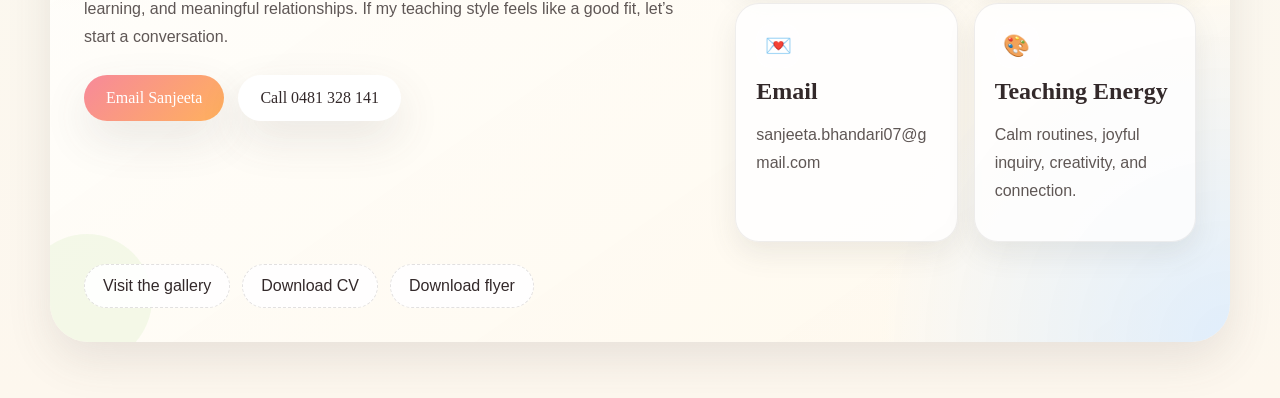
==== commit 06857d6e: "feat: added audios" ====
--- a/index.html
+++ b/index.html
@@ -15,10 +15,27 @@
     <div class="page-shell">
       <header class="site-header">
         <a class="brand" href="index.html">
-          <span class="brand-mark">SB</span>
+          <span class="brand-playground" aria-hidden="true">
+            <img
+              class="brand-logo"
+              src="assets/images/sanjeeta-signature-logo.svg"
+              alt=""
+            />
+            <span class="brand-doodle sparkle">✦</span>
+            <span class="brand-doodle flower">✿</span>
+            <span class="brand-doodle dot dot-one"></span>
+            <span class="brand-doodle dot dot-two"></span>
+            <span class="brand-plane">✈</span>
+          </span>
           <span class="brand-copy">
-            <strong>Sanjeeta Bhandari</strong>
-            <small>Registered ECT / Educator</small>
+            <strong class="brand-name" aria-label="Sanjeeta Bhandari">
+              <span class="name-word first">Sanjeeta</span>
+              <span class="name-word second">Bhandari</span>
+            </strong>
+            <small class="brand-role">
+              <span class="role-pill role-primary">Registered ECT</span>
+              <span class="role-pill role-secondary">Early Childhood Educator</span>
+            </small>
           </span>
         </a>
         <nav class="main-nav" aria-label="Main navigation">
@@ -292,11 +309,170 @@
           </div>
           <div class="audio-panel">
             <p>
-              This website is prepared for themed audio. When you share your
-              tracks, we can add gentle classroom ambience, nature sounds,
-              playful transitions, or warm intro music in selected sections.
+              Press play and wander through a little sound garden filled with
+              soft melodies, calm classroom energy, and cozy story-time vibes.
+              Each track adds a different color to the page, like music for a
+              playful learning corner.
             </p>
-            <div class="audio-dock" data-audio-dock></div>
+            <div class="audio-library">
+              <article class="audio-card" data-audio-card>
+                <div class="audio-card-top">
+                  <span class="audio-pill">Welcome Track</span>
+                  <h3>Twinkle Little Star Song</h3>
+                  <p>
+                    A playful, familiar melody that suits your introduction and
+                    warm first impression.
+                  </p>
+                </div>
+                <div class="audio-player" data-audio-player>
+                  <button class="audio-toggle" type="button" data-audio-toggle aria-label="Play Twinkle Little Star Song">
+                    Play
+                  </button>
+                  <div class="audio-meta">
+                    <div class="audio-progress" aria-hidden="true">
+                      <span class="audio-progress-bar" data-audio-progress></span>
+                    </div>
+                    <div class="audio-times">
+                      <span data-audio-current>0:00</span>
+                      <span data-audio-duration>0:00</span>
+                    </div>
+                    <label class="audio-volume">
+                      <span>Volume</span>
+                      <input
+                        type="range"
+                        min="0"
+                        max="1"
+                        step="0.05"
+                        value="0.75"
+                        data-audio-volume
+                        aria-label="Adjust volume for Twinkle Little Star Song"
+                      />
+                    </label>
+                  </div>
+                </div>
+                <audio preload="metadata" data-audio-element>
+                  <source src="assets/audio/twinkle-little-star-song.mp3" type="audio/mpeg" />
+                </audio>
+              </article>
+
+              <article class="audio-card" data-audio-card>
+                <div class="audio-card-top">
+                  <span class="audio-pill">Forest Mood</span>
+                  <h3>Relaxing Nature Sound Mountain Creek Loop</h3>
+                  <p>
+                    Flowing water and gentle forest atmosphere for a peaceful,
+                    nature-filled background while visitors wander through your
+                    story.
+                  </p>
+                </div>
+                <div class="audio-player" data-audio-player>
+                  <button class="audio-toggle" type="button" data-audio-toggle aria-label="Play Relaxing Nature Sound Mountain Creek Loop">
+                    Play
+                  </button>
+                  <div class="audio-meta">
+                    <div class="audio-progress" aria-hidden="true">
+                      <span class="audio-progress-bar" data-audio-progress></span>
+                    </div>
+                    <div class="audio-times">
+                      <span data-audio-current>0:00</span>
+                      <span data-audio-duration>0:00</span>
+                    </div>
+                    <label class="audio-volume">
+                      <span>Volume</span>
+                      <input
+                        type="range"
+                        min="0"
+                        max="1"
+                        step="0.05"
+                        value="0.75"
+                        data-audio-volume
+                        aria-label="Adjust volume for Relaxing Nature Sound Mountain Creek Loop"
+                      />
+                    </label>
+                  </div>
+                </div>
+                <audio preload="metadata" data-audio-element>
+                  <source src="assets/audio/relaxing-nature-sound-mountain-creek-loop.mp3" type="audio/mpeg" />
+                </audio>
+              </article>
+
+              <article class="audio-card" data-audio-card>
+                <div class="audio-card-top">
+                  <span class="audio-pill">Flute Melody</span>
+                  <h3>Native American Flute</h3>
+                  <p>
+                    A smooth, airy flute melody with a gentle natural feel,
+                    perfect for quiet reflection and creative browsing.
+                  </p>
+                </div>
+                <div class="audio-player" data-audio-player>
+                  <button
+                    class="audio-toggle"
+                    type="button"
+                    data-audio-toggle
+                    aria-label="Play Native American Flute"
+                  >
+                    Play
+                  </button>
+                  <div class="audio-meta">
+                    <div class="audio-progress" aria-hidden="true">
+                      <span class="audio-progress-bar" data-audio-progress></span>
+                    </div>
+                    <div class="audio-times">
+                      <span data-audio-current>0:00</span>
+                      <span data-audio-duration>0:00</span>
+                    </div>
+                    <label class="audio-volume">
+                      <span>Volume</span>
+                      <input
+                        type="range"
+                        min="0"
+                        max="1"
+                        step="0.05"
+                        value="0.75"
+                        data-audio-volume
+                        aria-label="Adjust volume for Native American Flute"
+                      />
+                    </label>
+                  </div>
+                </div>
+                <audio
+                  preload="metadata"
+                  data-audio-element
+                >
+                  <source src="assets/audio/native-american-flute.mp3" type="audio/mpeg" />
+                </audio>
+              </article>
+            </div>
+
+            <div class="audio-attribution">
+              <p>
+                Music credits:
+                <a href="https://www.freesoundslibrary.com/twinkle-little-star-song/" target="_blank" rel="noreferrer">
+                  Free Sounds Library
+                </a>
+                tracks used under
+                <a href="https://creativecommons.org/licenses/by/4.0/" target="_blank" rel="noreferrer">
+                  CC BY 4.0
+                </a>,
+                including
+                <a href="https://www.freesoundslibrary.com/relaxing-nature-sound-mountain-creek-loop/" target="_blank" rel="noreferrer">
+                  mountain creek ambience
+                </a>.
+                Flute melody:
+                <a
+                  href="https://commons.wikimedia.org/wiki/File:Native_American_Flute.ogg"
+                  target="_blank"
+                  rel="noreferrer"
+                >
+                  Native American Flute by Jossi Fresco
+                </a>
+                used under
+                <a href="https://creativecommons.org/licenses/by/2.5/" target="_blank" rel="noreferrer">
+                  CC BY 2.5
+                </a>.
+              </p>
+            </div>
           </div>
         </section>
       </main>
--- a/styles.css
+++ b/styles.css
@@ -88,21 +88,141 @@
   gap: 14px;
 }
 
-.brand-mark {
-  display: inline-grid;
-  place-items: center;
-  width: 56px;
-  height: 56px;
-  border-radius: 20px;
-  background: linear-gradient(145deg, #fffaf0, #ffe0cf);
+.brand-playground {
+  position: relative;
+  display: block;
+  width: 126px;
+  height: 102px;
+  border-radius: 30px;
+  background: linear-gradient(145deg, rgba(255, 250, 240, 0.95), rgba(255, 236, 216, 0.9));
   box-shadow: var(--shadow);
+  overflow: hidden;
+}
+
+.brand-playground::after {
+  content: "";
+  position: absolute;
+  inset: 16px 14px auto auto;
+  width: 62px;
+  height: 2px;
+  border-top: 2px dashed rgba(95, 87, 85, 0.24);
+  transform: rotate(-12deg);
+}
+
+.brand-logo {
+  width: 100%;
+  height: 100%;
+  object-fit: cover;
+}
+
+.brand-copy {
+  display: grid;
+  gap: 4px;
+}
+
+.brand-name {
+  display: inline-flex;
+  flex-wrap: wrap;
+  align-items: center;
+  gap: 10px;
+  max-width: 420px;
+  font-size: clamp(1.55rem, 2.3vw, 2.3rem);
+  line-height: 1;
+}
+
+.name-word {
+  position: relative;
+  display: inline-block;
+  padding: 8px 15px 10px;
+  border-radius: 18px;
+  box-shadow: 0 10px 20px rgba(79, 78, 73, 0.08);
+}
+
+.name-word.first {
+  background: linear-gradient(135deg, #ffe4bc, #fff2d9);
+}
+
+.name-word.second {
+  background: linear-gradient(135deg, #ffd9e4, #ffeef4);
+}
+
+.brand-role {
+  display: flex;
+  flex-wrap: wrap;
+  gap: 8px;
+  align-items: center;
+  padding-left: 4px;
+}
+
+.role-pill {
+  display: inline-flex;
+  align-items: center;
+  min-height: 34px;
+  padding: 8px 14px;
+  border-radius: 999px;
+  font-size: 0.82rem;
+  letter-spacing: 0.06em;
+  text-transform: uppercase;
+  border: 1px solid rgba(51, 41, 42, 0.08);
+  box-shadow: 0 8px 18px rgba(79, 78, 73, 0.08);
+}
+
+.role-primary {
+  background: linear-gradient(135deg, #ffe0b9, #fff2df);
+  color: #6e4d21;
+}
+
+.role-secondary {
+  background: linear-gradient(135deg, #dff0ff, #f2f8ff);
+  color: #365b89;
+}
+
+.brand-doodle,
+.brand-plane {
+  position: absolute;
   font-family: "Marker Felt", "Comic Sans MS", cursive;
-  font-size: 1.4rem;
-}
-
-.brand-copy {
-  display: grid;
-  gap: 4px;
+}
+
+.brand-doodle.flower {
+  right: 14px;
+  bottom: 14px;
+  color: #ef6d92;
+  font-size: 1.05rem;
+  animation: doodle-float 3.2s ease-in-out infinite;
+}
+
+.brand-doodle.sparkle {
+  left: 14px;
+  bottom: 12px;
+  color: #ffb15d;
+  font-size: 0.95rem;
+  animation: doodle-float 2.6s ease-in-out infinite;
+}
+
+.brand-doodle.dot {
+  width: 8px;
+  height: 8px;
+  border-radius: 50%;
+  background: #8ec26a;
+}
+
+.brand-doodle.dot-one {
+  left: 16px;
+  top: 15px;
+}
+
+.brand-doodle.dot-two {
+  left: 26px;
+  top: 24px;
+  background: #ffb15d;
+}
+
+.brand-plane {
+  left: 16px;
+  top: 18px;
+  color: #6a93d4;
+  font-size: 1.05rem;
+  animation: plane-glide 6s ease-in-out infinite;
 }
 
 .brand-copy strong,
@@ -143,6 +263,33 @@
 .main-nav a:focus-visible {
   transform: translateY(-2px);
   background: #fff6e9;
+}
+
+@keyframes doodle-float {
+  0%,
+  100% {
+    transform: translateY(0) rotate(0deg);
+    opacity: 0.8;
+  }
+  50% {
+    transform: translateY(-4px) rotate(8deg);
+    opacity: 1;
+  }
+}
+
+@keyframes plane-glide {
+  0% {
+    transform: translate(0, 0) rotate(-10deg);
+  }
+  30% {
+    transform: translate(26px, -7px) rotate(-4deg);
+  }
+  60% {
+    transform: translate(48px, 2px) rotate(5deg);
+  }
+  100% {
+    transform: translate(62px, -2px) rotate(0deg);
+  }
 }
 
 .hero,
@@ -476,6 +623,130 @@
   grid-template-columns: repeat(3, minmax(0, 1fr));
   gap: 16px;
   margin-top: 20px;
+}
+
+.audio-library {
+  display: grid;
+  grid-template-columns: repeat(3, minmax(0, 1fr));
+  gap: 18px;
+  margin-top: 22px;
+}
+
+.audio-card {
+  padding: 20px;
+  border-radius: 24px;
+  background: rgba(255, 255, 255, 0.86);
+  border: 1px solid rgba(51, 41, 42, 0.08);
+  box-shadow: 0 12px 28px rgba(79, 78, 73, 0.08);
+}
+
+.audio-card[data-playing="true"] {
+  border-color: rgba(248, 137, 154, 0.45);
+  box-shadow: 0 16px 32px rgba(248, 137, 154, 0.14);
+}
+
+.audio-card-top {
+  margin-bottom: 16px;
+}
+
+.audio-pill {
+  display: inline-flex;
+  margin-bottom: 10px;
+  padding: 8px 12px;
+  border-radius: 999px;
+  background: rgba(255, 223, 206, 0.78);
+  color: var(--rose-dark);
+  font-family: "Marker Felt", "Comic Sans MS", cursive;
+}
+
+.audio-player {
+  display: grid;
+  grid-template-columns: auto 1fr;
+  gap: 16px;
+  align-items: center;
+  padding: 14px;
+  border-radius: 22px;
+  background: linear-gradient(135deg, rgba(255, 247, 236, 0.96), rgba(240, 247, 255, 0.96));
+  border: 1px solid rgba(51, 41, 42, 0.08);
+}
+
+.audio-toggle {
+  min-width: 86px;
+  padding: 12px 16px;
+  border: 0;
+  border-radius: 999px;
+  background: linear-gradient(135deg, var(--rose), #ffb15d);
+  color: #fff;
+  font-family: "Marker Felt", "Comic Sans MS", cursive;
+  box-shadow: var(--shadow);
+}
+
+.audio-meta {
+  display: grid;
+  gap: 10px;
+}
+
+.audio-progress {
+  position: relative;
+  height: 10px;
+  overflow: hidden;
+  border-radius: 999px;
+  background: rgba(51, 41, 42, 0.08);
+}
+
+.audio-progress-bar {
+  display: block;
+  width: 0%;
+  height: 100%;
+  border-radius: inherit;
+  background: linear-gradient(90deg, #ff9db2, #ffd05d, #a2d27d);
+  transition: width 120ms linear;
+}
+
+.audio-times {
+  display: flex;
+  justify-content: space-between;
+  gap: 12px;
+  font-size: 0.92rem;
+  color: var(--ink-soft);
+}
+
+.audio-volume {
+  display: grid;
+  gap: 8px;
+  color: var(--ink-soft);
+  font-size: 0.92rem;
+}
+
+.audio-volume span {
+  font-weight: 600;
+}
+
+.audio-volume input[type="range"] {
+  width: 100%;
+  margin: 0;
+  accent-color: var(--rose-dark);
+}
+
+.audio-card audio {
+  display: none;
+}
+
+.audio-attribution {
+  margin-top: 18px;
+  padding-top: 16px;
+  border-top: 1px dashed rgba(51, 41, 42, 0.16);
+}
+
+.audio-attribution a {
+  text-decoration: underline;
+}
+
+.gallery-audio-panel {
+  background:
+    radial-gradient(circle at top left, rgba(232, 221, 255, 0.45), transparent 24%),
+    radial-gradient(circle at bottom right, rgba(255, 223, 206, 0.45), transparent 24%),
+    linear-gradient(180deg, rgba(255, 255, 255, 0.96), rgba(252, 245, 255, 0.94));
 }
 
 .audio-chip {
@@ -916,6 +1187,7 @@
   .projects-grid,
   .credentials-grid,
   .download-cards,
+  .audio-library,
   .audio-ideas,
   .audio-dock {
     grid-template-columns: 1fr 1fr;
@@ -960,6 +1232,7 @@
   .projects-grid,
   .credentials-grid,
   .download-cards,
+  .audio-library,
   .audio-dock,
   .audio-ideas {
     grid-template-columns: 1fr;
@@ -980,6 +1253,35 @@
     justify-content: start;
   }
 
+  .brand {
+    align-items: flex-start;
+  }
+
+  .brand-playground {
+    width: 102px;
+    height: 84px;
+  }
+
+  .brand-name {
+    gap: 6px;
+    max-width: 100%;
+    font-size: 1.15rem;
+  }
+
+  .name-word {
+    padding: 6px 10px 8px;
+  }
+
+  .brand-role {
+    gap: 6px;
+  }
+
+  .role-pill {
+    font-size: 0.72rem;
+    min-height: 30px;
+    padding: 7px 11px;
+  }
+
   .hero-actions {
     grid-template-columns: 1fr;
   }
@@ -999,7 +1301,8 @@
   }
 
   .contact-actions .button,
-  .footer-links a {
+  .footer-links a,
+  .audio-toggle {
     width: 100%;
   }
 
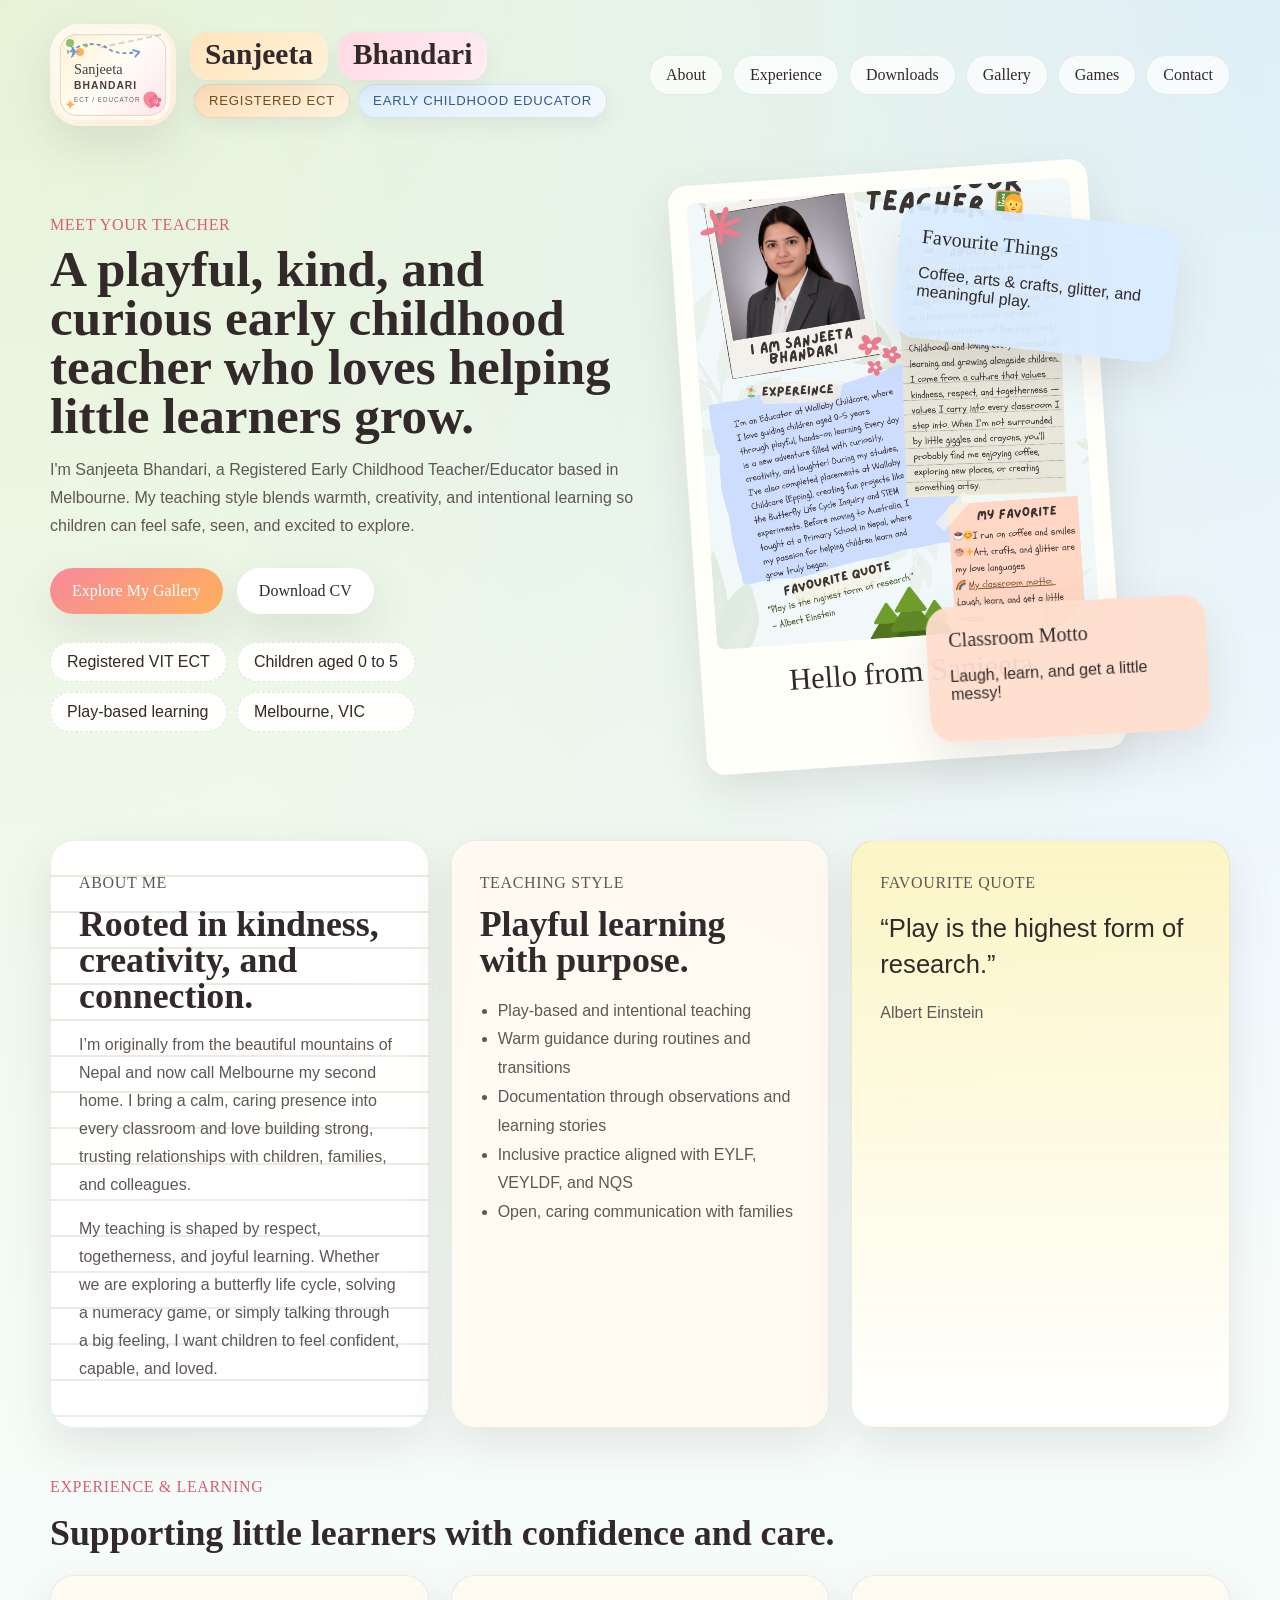
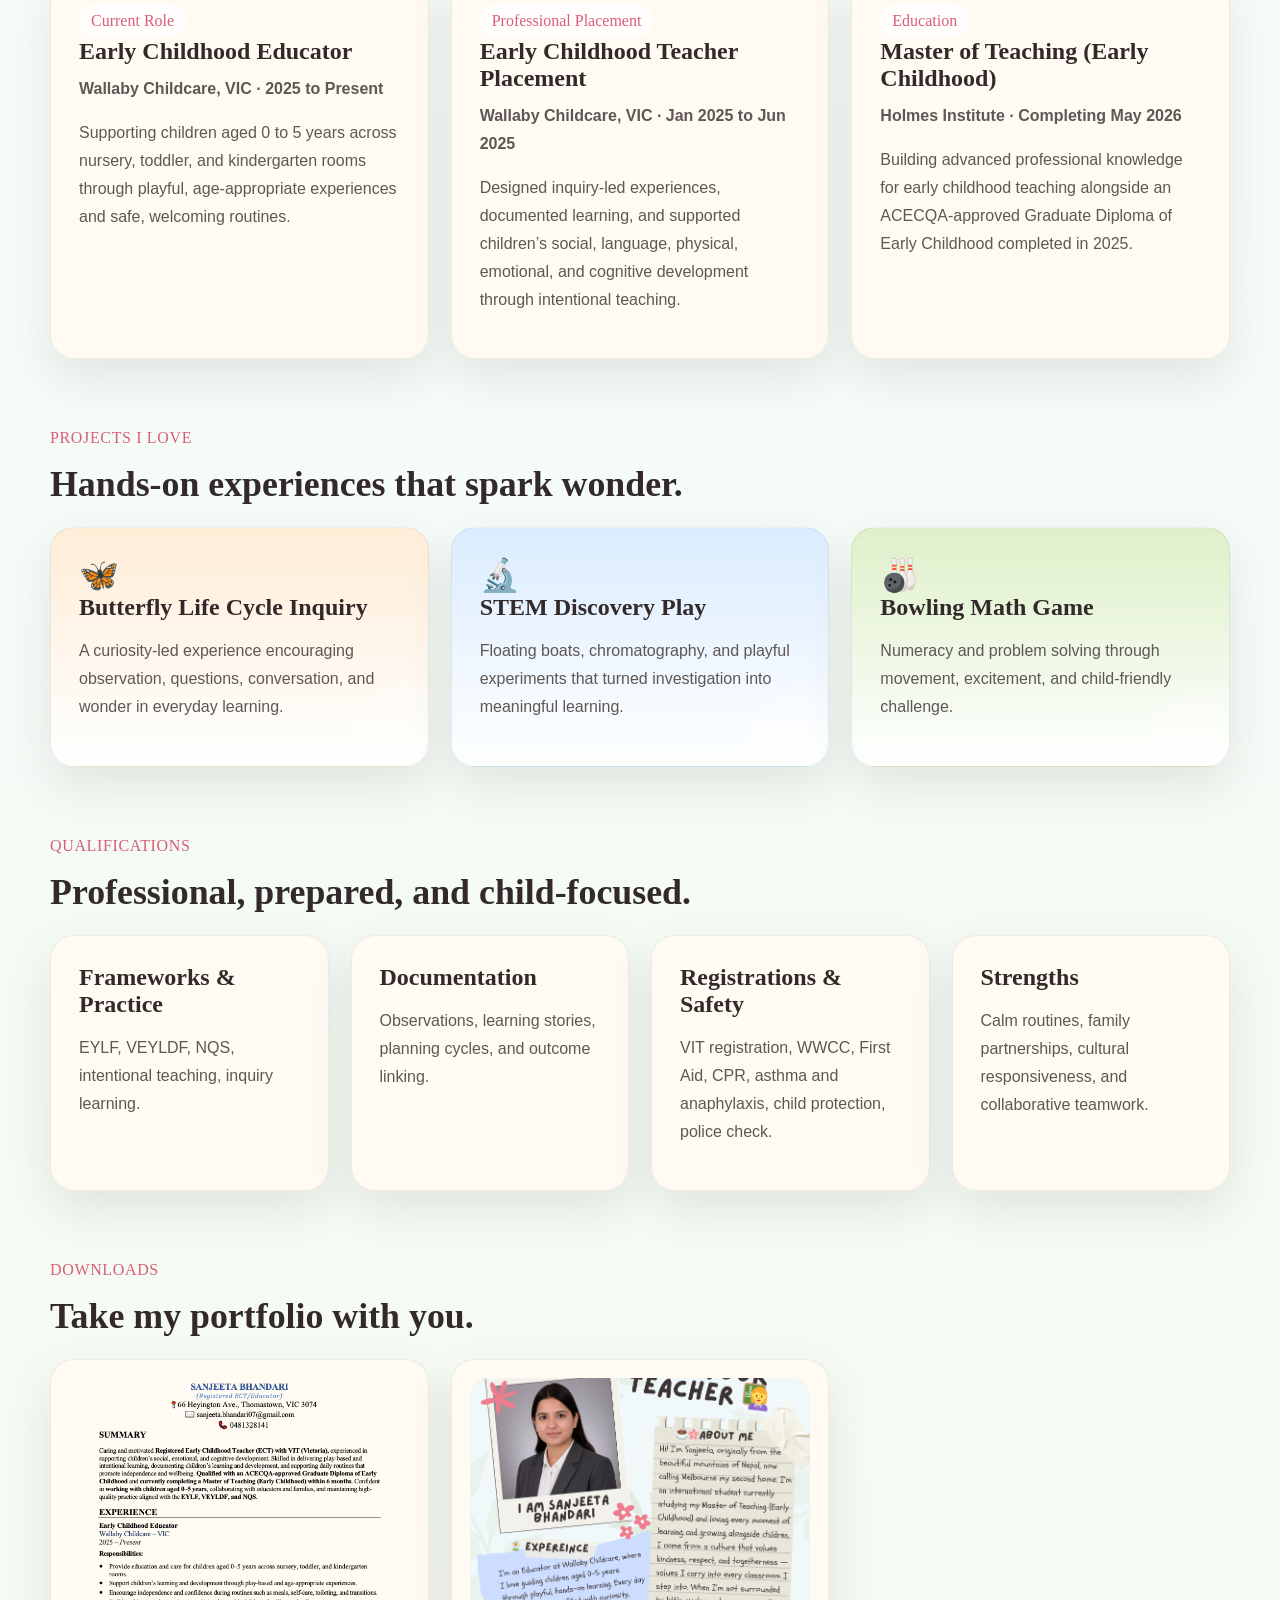
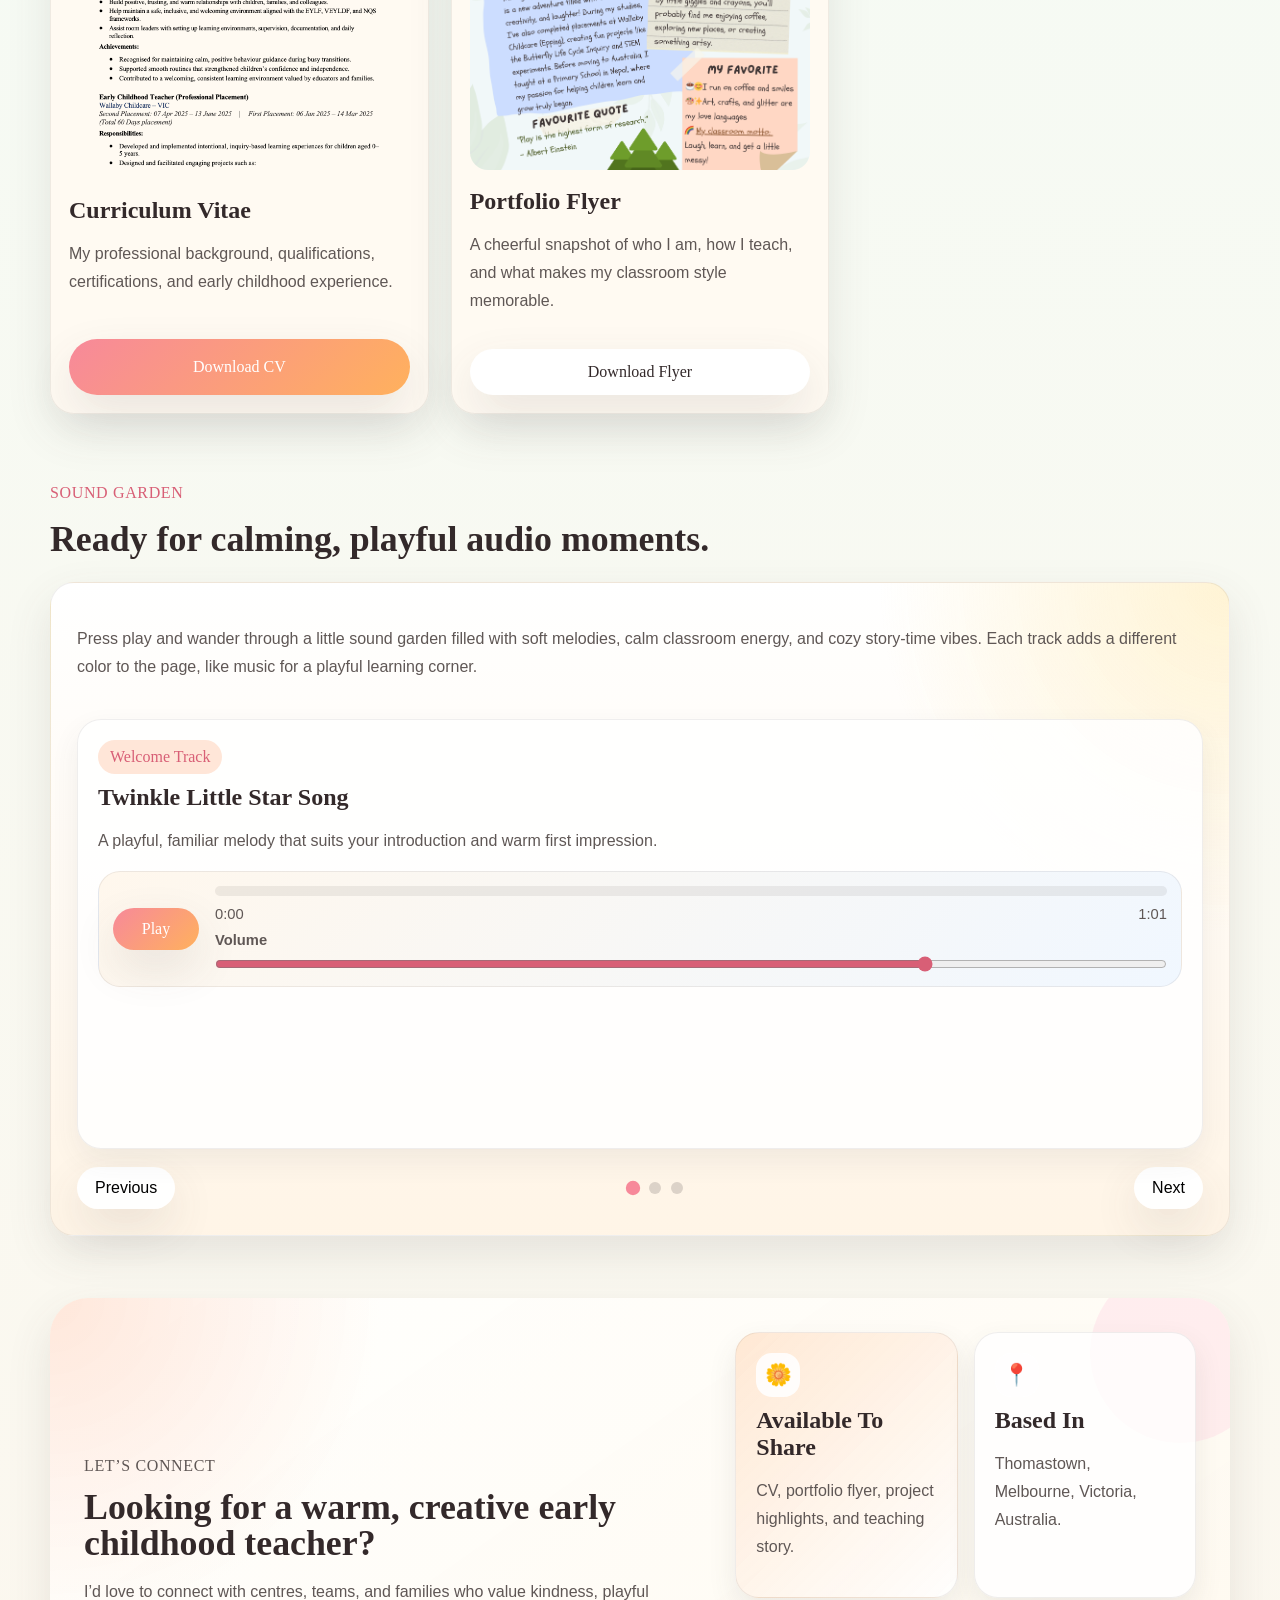
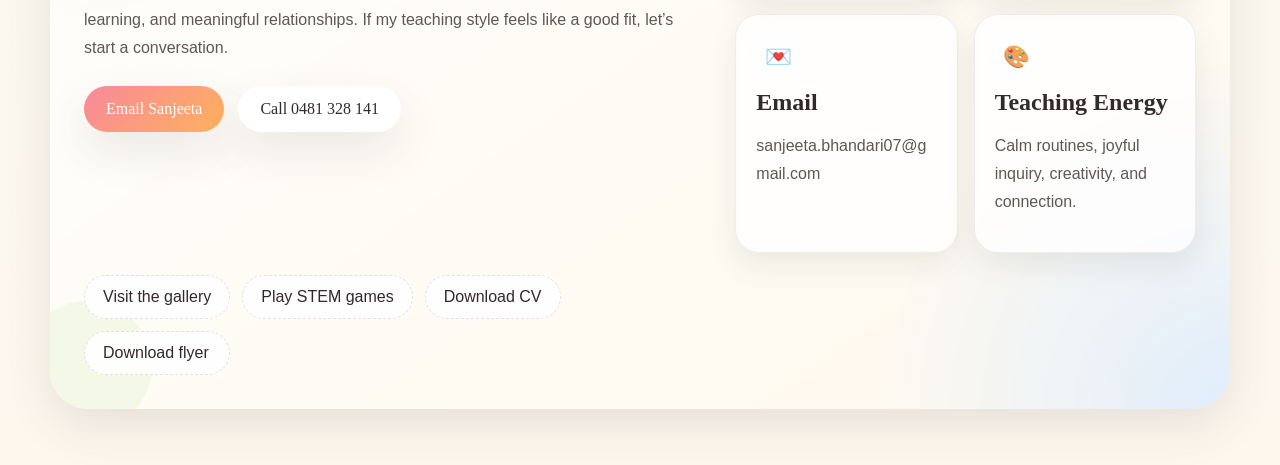
==== commit d10faedc: "feat: game section added with 3 STEM games" ====
--- a/index.html
+++ b/index.html
@@ -43,6 +43,7 @@
           <a href="#experience">Experience</a>
           <a href="#downloads">Downloads</a>
           <a href="gallery.html">Gallery</a>
+          <a href="games.html">Games</a>
           <a href="#contact">Contact</a>
         </nav>
       </header>
@@ -314,7 +315,8 @@
               Each track adds a different color to the page, like music for a
               playful learning corner.
             </p>
-            <div class="audio-library">
+            <div class="audio-carousel" data-audio-slider>
+              <div class="audio-library audio-slider-track">
               <article class="audio-card" data-audio-card>
                 <div class="audio-card-top">
                   <span class="audio-pill">Welcome Track</span>
@@ -398,11 +400,11 @@
 
               <article class="audio-card" data-audio-card>
                 <div class="audio-card-top">
-                  <span class="audio-pill">Flute Melody</span>
-                  <h3>Native American Flute</h3>
+                  <span class="audio-pill">Playground Joy</span>
+                  <h3>Children Playing, Distant Playground Ambience</h3>
                   <p>
-                    A smooth, airy flute melody with a gentle natural feel,
-                    perfect for quiet reflection and creative browsing.
+                    Gentle playground laughter and distant play sounds that add
+                    a child-centred, lively warmth without overpowering the page.
                   </p>
                 </div>
                 <div class="audio-player" data-audio-player>
@@ -410,7 +412,7 @@
                     class="audio-toggle"
                     type="button"
                     data-audio-toggle
-                    aria-label="Play Native American Flute"
+                    aria-label="Play Children Playing, Distant Playground Ambience"
                   >
                     Play
                   </button>
@@ -431,7 +433,7 @@
                         step="0.05"
                         value="0.75"
                         data-audio-volume
-                        aria-label="Adjust volume for Native American Flute"
+                        aria-label="Adjust volume for Children Playing, Distant Playground Ambience"
                       />
                     </label>
                   </div>
@@ -440,39 +442,17 @@
                   preload="metadata"
                   data-audio-element
                 >
-                  <source src="assets/audio/native-american-flute.mp3" type="audio/mpeg" />
+                  <source src="assets/audio/children-play-ambience.mp3" type="audio/mpeg" />
                 </audio>
               </article>
-            </div>
-
-            <div class="audio-attribution">
-              <p>
-                Music credits:
-                <a href="https://www.freesoundslibrary.com/twinkle-little-star-song/" target="_blank" rel="noreferrer">
-                  Free Sounds Library
-                </a>
-                tracks used under
-                <a href="https://creativecommons.org/licenses/by/4.0/" target="_blank" rel="noreferrer">
-                  CC BY 4.0
-                </a>,
-                including
-                <a href="https://www.freesoundslibrary.com/relaxing-nature-sound-mountain-creek-loop/" target="_blank" rel="noreferrer">
-                  mountain creek ambience
-                </a>.
-                Flute melody:
-                <a
-                  href="https://commons.wikimedia.org/wiki/File:Native_American_Flute.ogg"
-                  target="_blank"
-                  rel="noreferrer"
-                >
-                  Native American Flute by Jossi Fresco
-                </a>
-                used under
-                <a href="https://creativecommons.org/licenses/by/2.5/" target="_blank" rel="noreferrer">
-                  CC BY 2.5
-                </a>.
-              </p>
-            </div>
+              </div>
+              <div class="audio-slider-controls">
+                <button class="slider-button" type="button" data-audio-prev>Previous</button>
+                <div class="slider-dots" data-audio-dots></div>
+                <button class="slider-button" type="button" data-audio-next>Next</button>
+              </div>
+            </div>
+
           </div>
         </section>
       </main>
@@ -530,6 +510,7 @@
 
         <div class="footer-links">
           <a href="gallery.html">Visit the gallery</a>
+          <a href="games.html">Play STEM games</a>
           <a href="assets/downloads/Sanjeeta-Bhandari-CV.pdf" download>Download CV</a>
           <a href="assets/downloads/Sanjeeta-Bhandari-Portfolio-Flyer.png" download>Download flyer</a>
         </div>
--- a/styles.css
+++ b/styles.css
@@ -626,10 +626,40 @@
 }
 
 .audio-library {
-  display: grid;
-  grid-template-columns: repeat(3, minmax(0, 1fr));
+  display: block;
+  margin-top: 22px;
+}
+
+.audio-carousel {
+  display: grid;
   gap: 18px;
-  margin-top: 22px;
+}
+
+.audio-slider-track {
+  position: relative;
+  min-height: 430px;
+}
+
+.audio-slider-track .audio-card {
+  position: absolute;
+  inset: 0;
+  opacity: 0;
+  pointer-events: none;
+  transform: translateX(18px) scale(0.98);
+  transition: opacity 320ms ease, transform 320ms ease;
+}
+
+.audio-slider-track .audio-card.is-active {
+  opacity: 1;
+  pointer-events: auto;
+  transform: translateX(0) scale(1);
+}
+
+.audio-slider-controls {
+  display: flex;
+  align-items: center;
+  justify-content: space-between;
+  gap: 16px;
 }
 
 .audio-card {
@@ -1011,6 +1041,232 @@
   padding-top: 34px;
 }
 
+.games-hero {
+  display: grid;
+  grid-template-columns: 1fr 0.9fr;
+  gap: 28px;
+  align-items: center;
+  padding: 34px 0 44px;
+}
+
+.games-hero-art {
+  display: grid;
+  grid-template-columns: repeat(5, 1fr);
+  align-items: center;
+  gap: 10px;
+  padding: 30px;
+  border-radius: 30px;
+  background: linear-gradient(135deg, rgba(255, 245, 229, 0.95), rgba(235, 246, 212, 0.95));
+  box-shadow: var(--shadow);
+}
+
+.games-hero-art span {
+  display: grid;
+  place-items: center;
+  height: 72px;
+  font-size: 2rem;
+  animation: game-bob 3s ease-in-out infinite;
+}
+
+.games-hero-art span:nth-child(2) { animation-delay: 0.2s; }
+.games-hero-art span:nth-child(3) { animation-delay: 0.4s; }
+.games-hero-art span:nth-child(4) { animation-delay: 0.6s; }
+.games-hero-art span:nth-child(5) { animation-delay: 0.8s; }
+
+.games-grid {
+  display: grid;
+  grid-template-columns: repeat(3, minmax(0, 1fr));
+  gap: 22px;
+  padding-bottom: 28px;
+}
+
+.game-card,
+.tip-card {
+  padding: 24px;
+  border-radius: 28px;
+  background: rgba(255, 255, 255, 0.9);
+  border: 1px solid rgba(51, 41, 42, 0.08);
+  box-shadow: var(--shadow);
+}
+
+.count-game {
+  background: linear-gradient(180deg, rgba(255, 236, 213, 0.95), rgba(255, 255, 255, 0.92));
+}
+
+.sink-game {
+  background: linear-gradient(180deg, rgba(217, 235, 255, 0.95), rgba(255, 255, 255, 0.92));
+}
+
+.pattern-game {
+  background: linear-gradient(180deg, rgba(220, 239, 198, 0.95), rgba(255, 255, 255, 0.92));
+}
+
+.game-heading {
+  display: grid;
+  gap: 8px;
+}
+
+.game-message {
+  margin: 0;
+  color: var(--ink-soft);
+  line-height: 1.6;
+}
+
+.rocket-status,
+.game-actions,
+.tips-grid,
+.pond-columns,
+.pattern-row {
+  display: grid;
+}
+
+.rocket-status {
+  grid-template-columns: repeat(2, minmax(0, 1fr));
+  gap: 10px;
+  margin: 20px 0 14px;
+}
+
+.rocket-status div {
+  padding: 12px 14px;
+  border-radius: 18px;
+  background: rgba(255, 255, 255, 0.8);
+}
+
+.rocket-playground {
+  position: relative;
+  min-height: 220px;
+  padding: 18px;
+  border-radius: 24px;
+  background: linear-gradient(180deg, rgba(215, 235, 255, 0.9), rgba(255, 247, 228, 0.92));
+  overflow: hidden;
+}
+
+.rocket {
+  position: absolute;
+  left: 20px;
+  bottom: 14px;
+  font-size: 2.5rem;
+  transition: transform 500ms ease;
+}
+
+.rocket.launch {
+  transform: translate(180px, -140px) rotate(-16deg);
+}
+
+.star-bank {
+  display: grid;
+  grid-template-columns: repeat(4, 1fr);
+  gap: 10px;
+  margin-left: 82px;
+}
+
+.star-token {
+  border: 0;
+  border-radius: 18px;
+  min-height: 58px;
+  background: rgba(255, 255, 255, 0.78);
+  font-size: 1.6rem;
+  box-shadow: 0 10px 20px rgba(79, 78, 73, 0.08);
+  cursor: pointer;
+}
+
+.star-token.used {
+  opacity: 0.35;
+  transform: scale(0.92);
+}
+
+.game-actions {
+  gap: 12px;
+  margin-top: 18px;
+}
+
+.pond-items {
+  display: grid;
+  grid-template-columns: repeat(2, minmax(0, 1fr));
+  gap: 10px;
+  margin: 18px 0;
+}
+
+.pond-item {
+  padding: 14px;
+  border: 0;
+  border-radius: 18px;
+  background: rgba(255, 255, 255, 0.84);
+  box-shadow: 0 10px 20px rgba(79, 78, 73, 0.08);
+  cursor: pointer;
+}
+
+.pond-columns {
+  grid-template-columns: repeat(2, minmax(0, 1fr));
+  gap: 14px;
+  margin-bottom: 14px;
+}
+
+.pond-column {
+  padding: 16px;
+  border-radius: 24px;
+}
+
+.pond-column.float {
+  background: rgba(255, 250, 219, 0.8);
+}
+
+.pond-column.sink {
+  background: rgba(201, 228, 255, 0.82);
+}
+
+.pond-dropzone {
+  display: grid;
+  gap: 8px;
+  margin-top: 12px;
+  min-height: 136px;
+}
+
+.pond-bubble {
+  padding: 12px 14px;
+  border-radius: 16px;
+  background: rgba(255, 255, 255, 0.82);
+}
+
+.pattern-row {
+  grid-template-columns: repeat(4, minmax(0, 1fr));
+  gap: 10px;
+  margin: 16px 0;
+}
+
+.flower-cell {
+  min-height: 74px;
+  border: 0;
+  border-radius: 20px;
+  background: rgba(255, 255, 255, 0.84);
+  font-size: 2rem;
+  box-shadow: 0 10px 20px rgba(79, 78, 73, 0.08);
+  cursor: pointer;
+}
+
+.flower-cell.fixed {
+  pointer-events: none;
+}
+
+.play-tips {
+  padding-top: 18px;
+}
+
+.tips-grid {
+  grid-template-columns: repeat(3, minmax(0, 1fr));
+  gap: 22px;
+}
+
+@keyframes game-bob {
+  0%,
+  100% {
+    transform: translateY(0);
+  }
+  50% {
+    transform: translateY(-7px);
+  }
+}
+
 .slider {
   padding: 18px;
 }
@@ -1181,13 +1437,15 @@
 @media (max-width: 1024px) {
   .hero,
   .gallery-hero,
+  .games-hero,
   .slide,
   .story-grid,
   .timeline,
   .projects-grid,
   .credentials-grid,
   .download-cards,
-  .audio-library,
+  .games-grid,
+  .tips-grid,
   .audio-ideas,
   .audio-dock {
     grid-template-columns: 1fr 1fr;
@@ -1227,12 +1485,14 @@
   .hero,
   .contact-showcase,
   .gallery-hero,
+  .games-hero,
   .story-grid,
   .timeline,
   .projects-grid,
   .credentials-grid,
   .download-cards,
-  .audio-library,
+  .games-grid,
+  .tips-grid,
   .audio-dock,
   .audio-ideas {
     grid-template-columns: 1fr;
@@ -1287,6 +1547,13 @@
   }
 
   .hero-badges {
+    grid-template-columns: 1fr;
+  }
+
+  .rocket-status,
+  .pond-items,
+  .pond-columns,
+  .pattern-row {
     grid-template-columns: 1fr;
   }
 
@@ -1352,6 +1619,14 @@
 
   .slider-controls {
     flex-wrap: wrap;
+  }
+
+  .audio-slider-controls {
+    flex-wrap: wrap;
+  }
+
+  .audio-slider-track {
+    min-height: 470px;
   }
 
   .gallery-page,
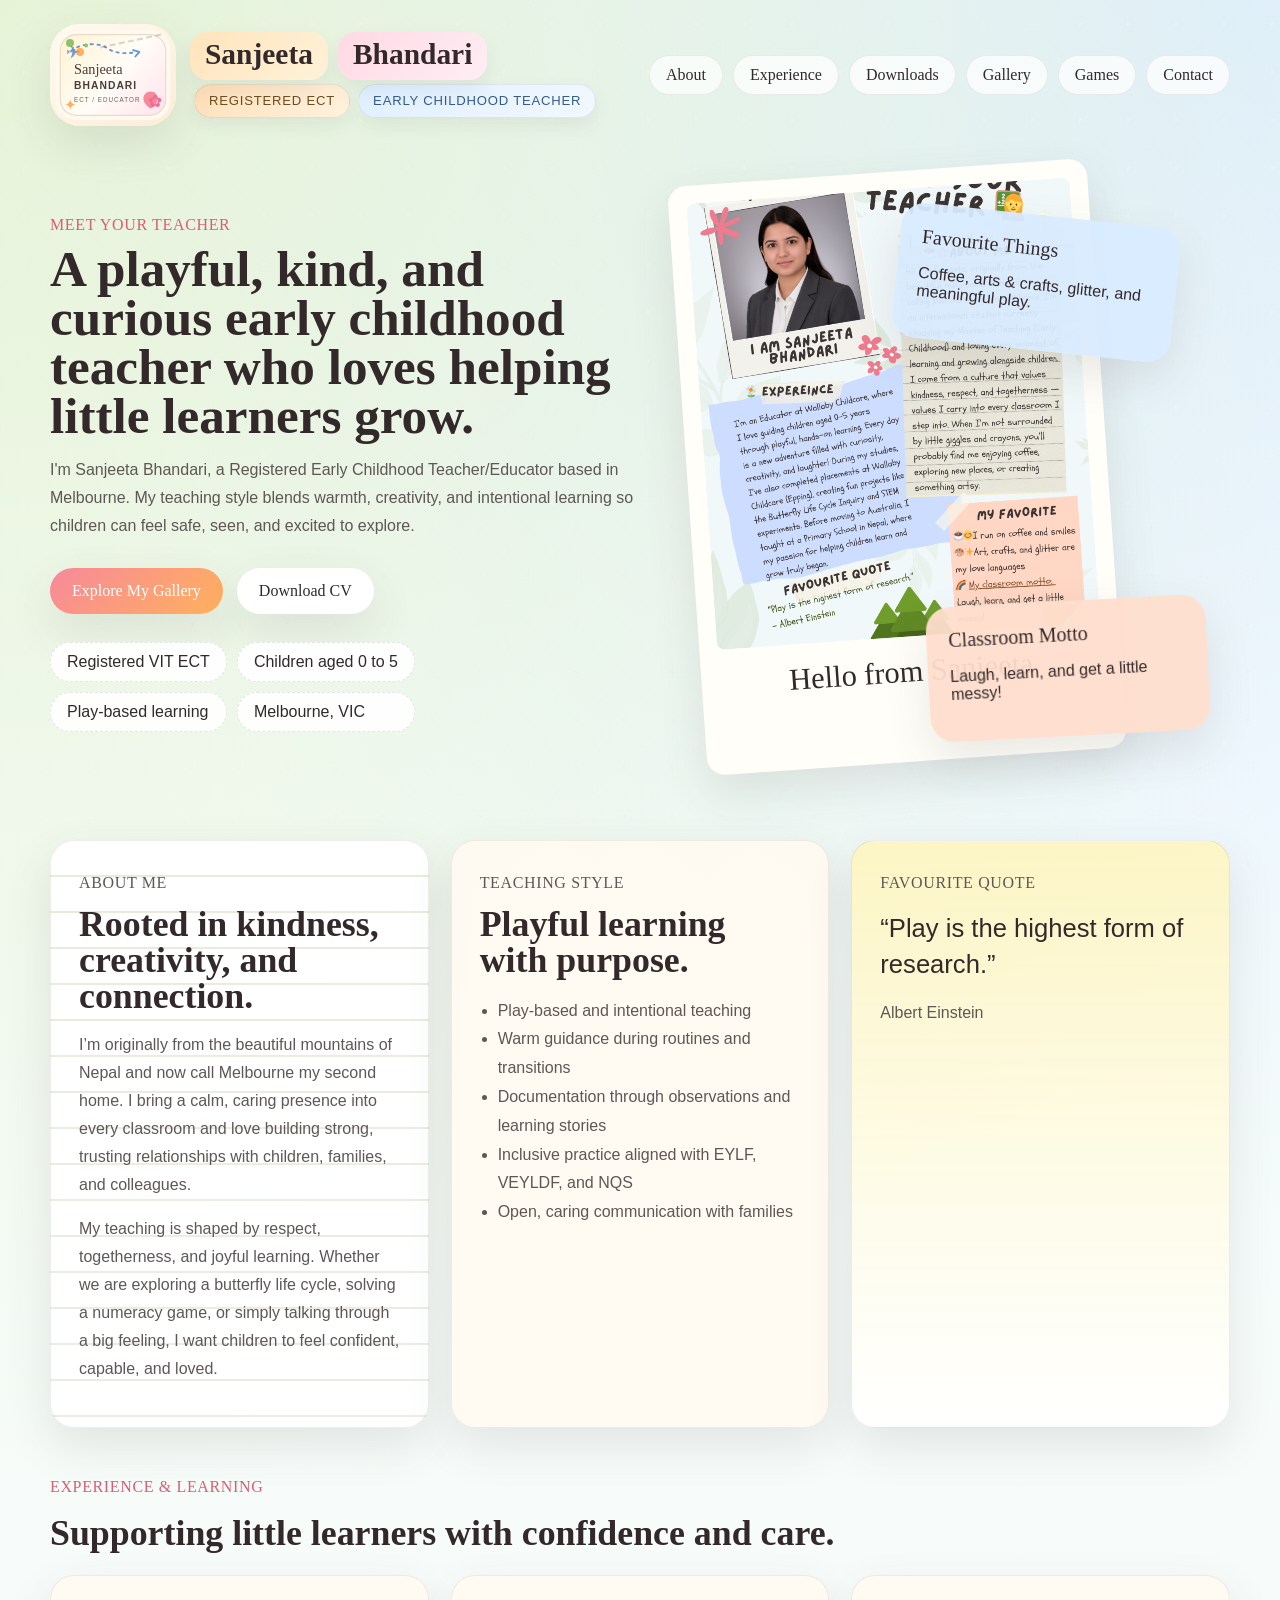
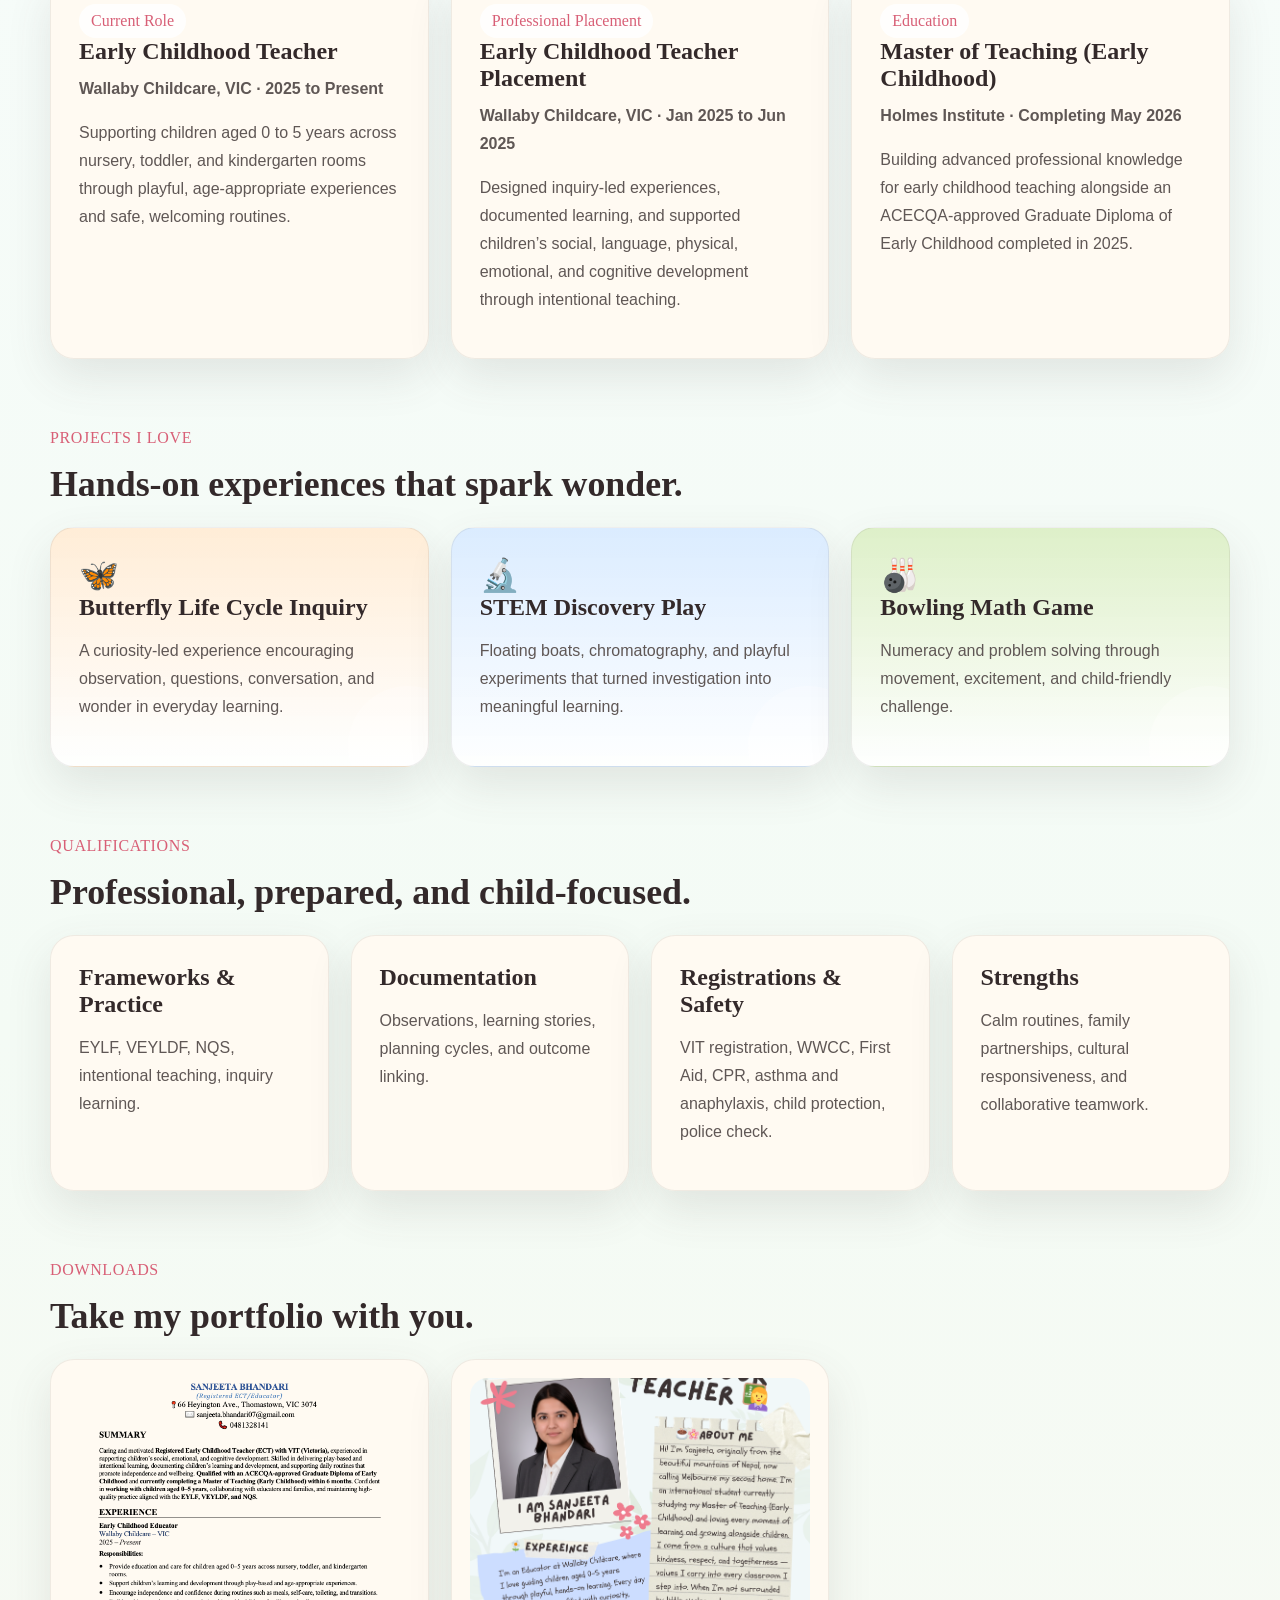
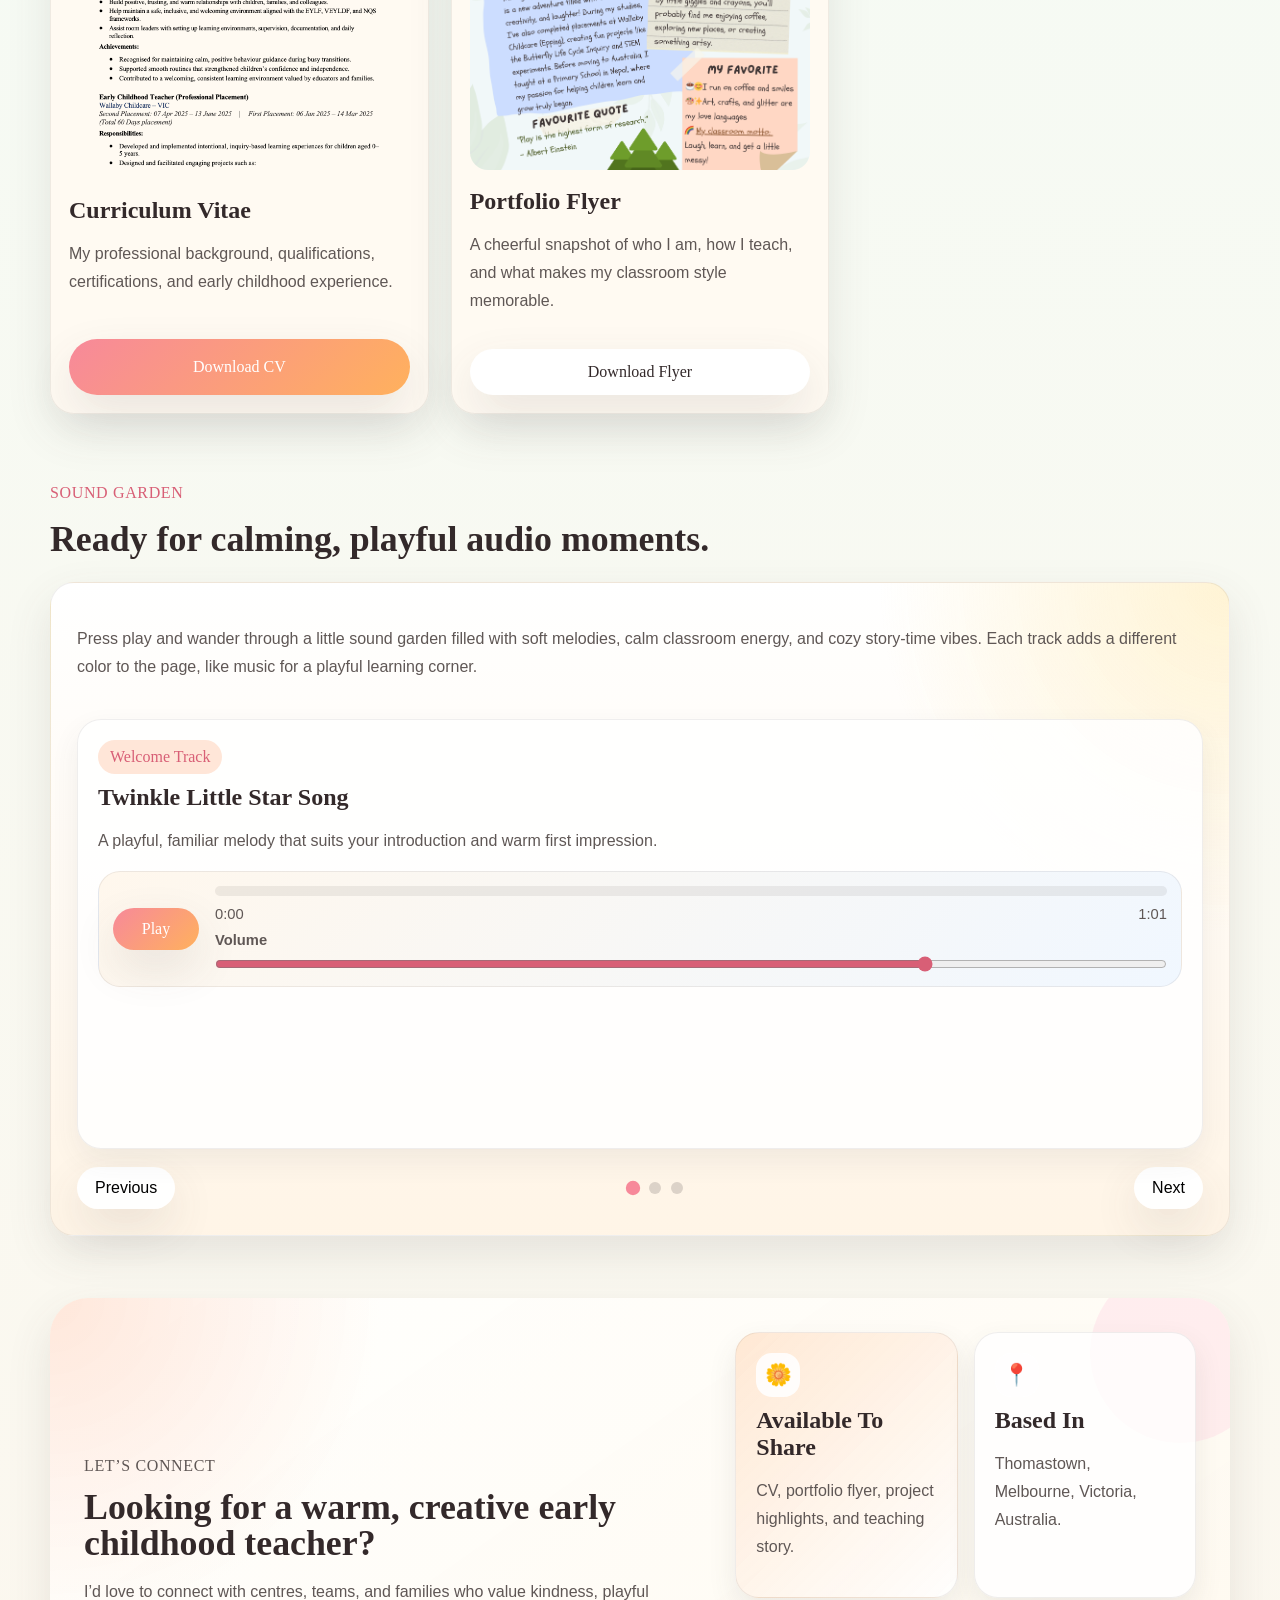
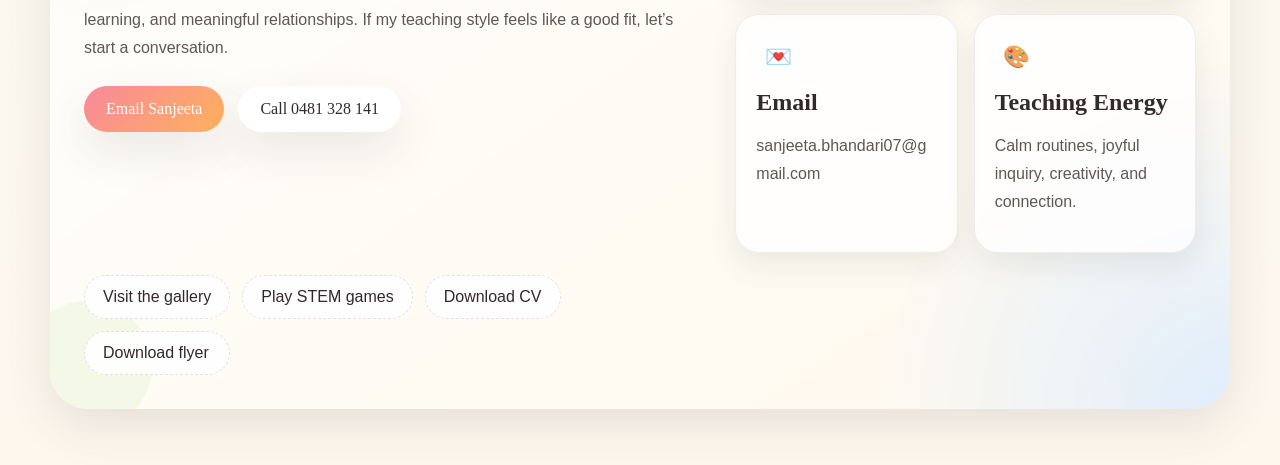
==== commit 18db4b3e: "docs: update role from Early Childhood Educator to Early Childhood Teacher" ====
--- a/index.html
+++ b/index.html
@@ -34,7 +34,7 @@
             </strong>
             <small class="brand-role">
               <span class="role-pill role-primary">Registered ECT</span>
-              <span class="role-pill role-secondary">Early Childhood Educator</span>
+              <span class="role-pill role-secondary">Early Childhood Teacher</span>
             </small>
           </span>
         </a>
@@ -148,7 +148,7 @@
           <div class="timeline">
             <article class="timeline-card">
               <span class="timeline-tag">Current Role</span>
-              <h3>Early Childhood Educator</h3>
+              <h3>Early Childhood Teacher</h3>
               <p class="timeline-meta">Wallaby Childcare, VIC · 2025 to Present</p>
               <p>
                 Supporting children aged 0 to 5 years across nursery, toddler,
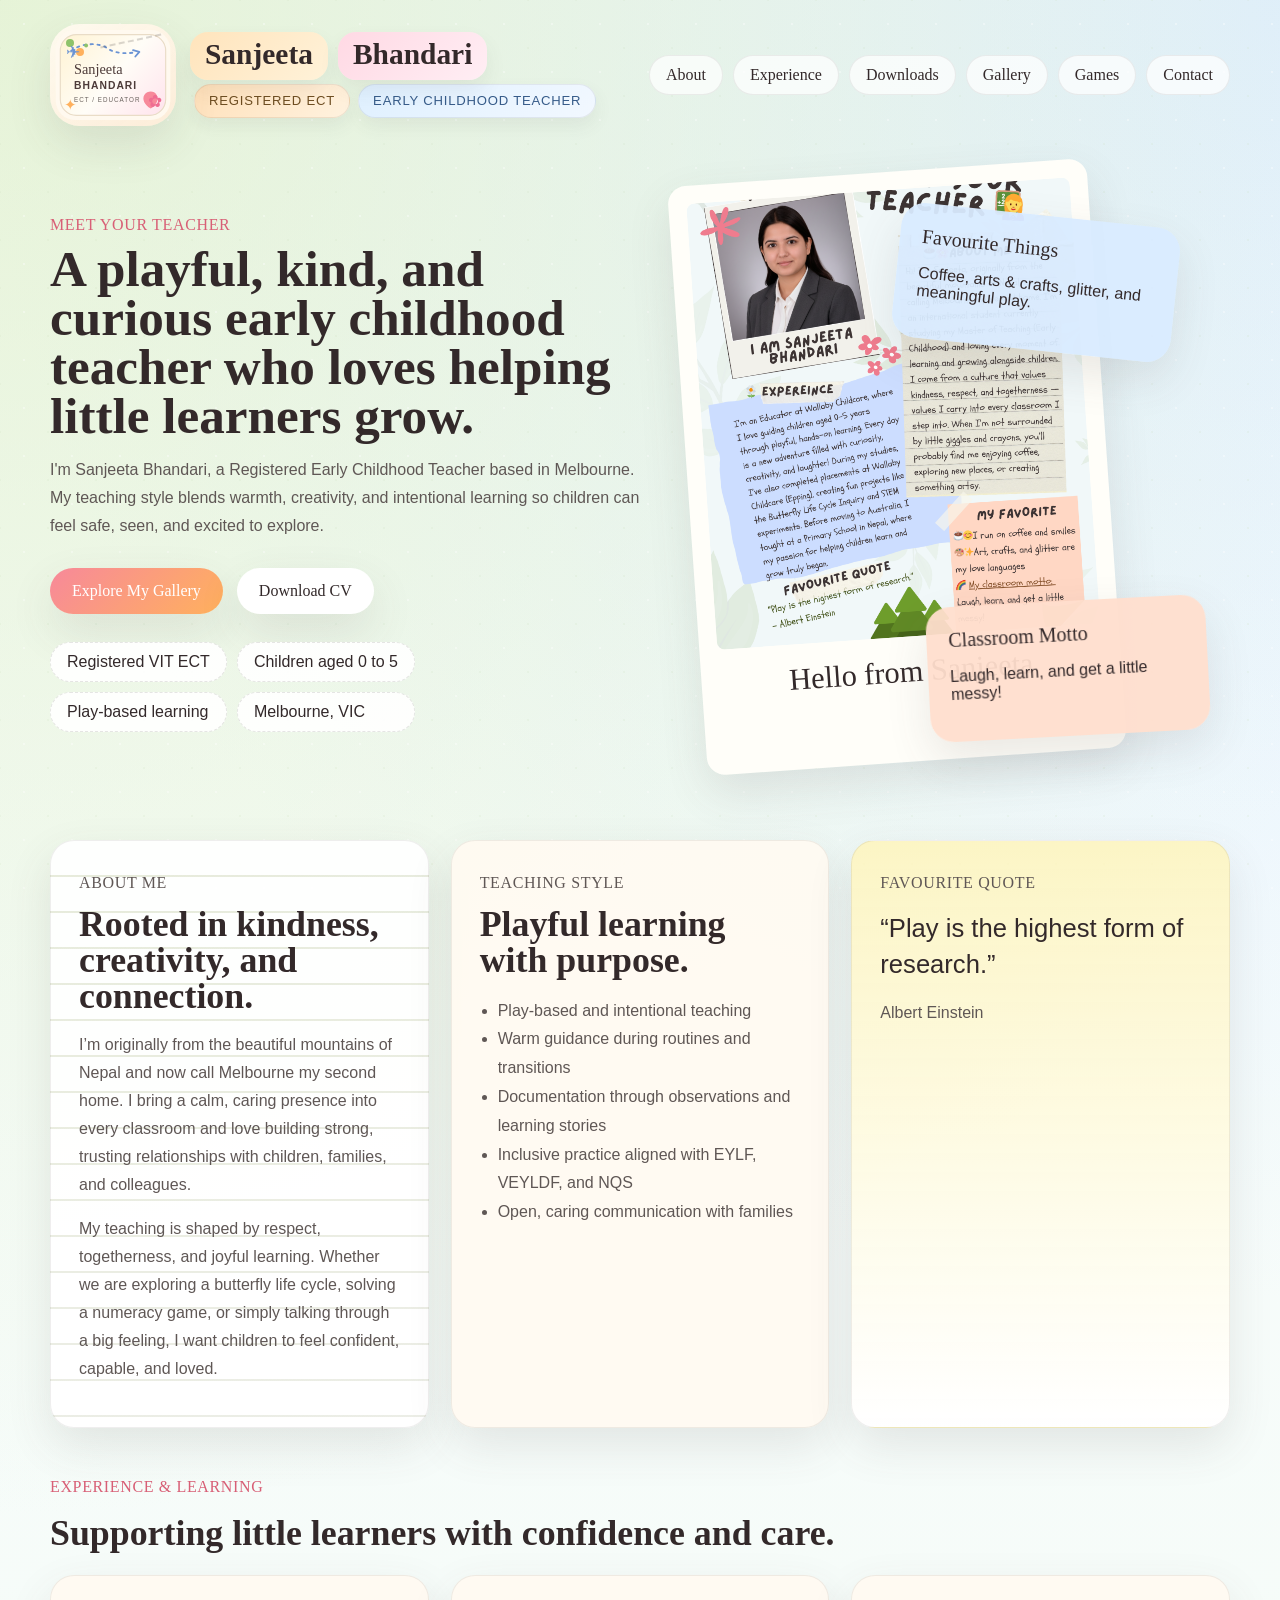
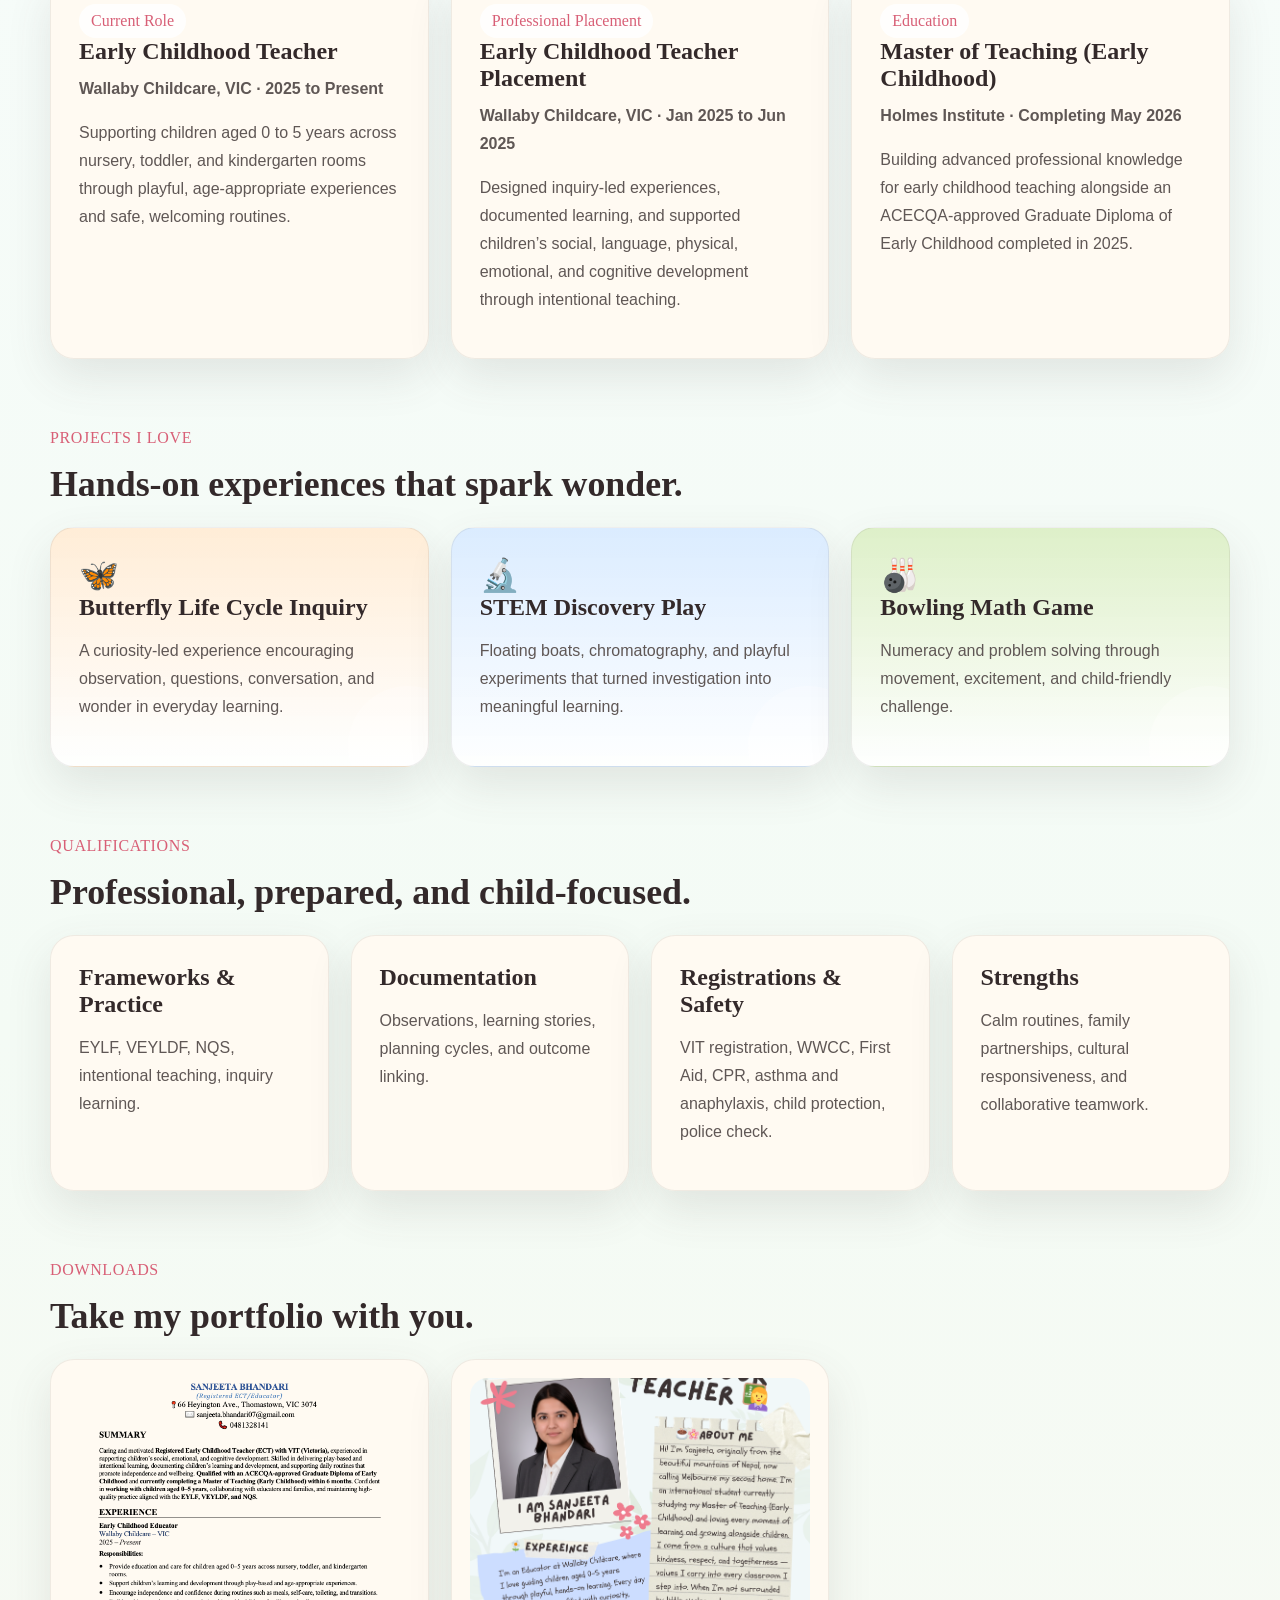
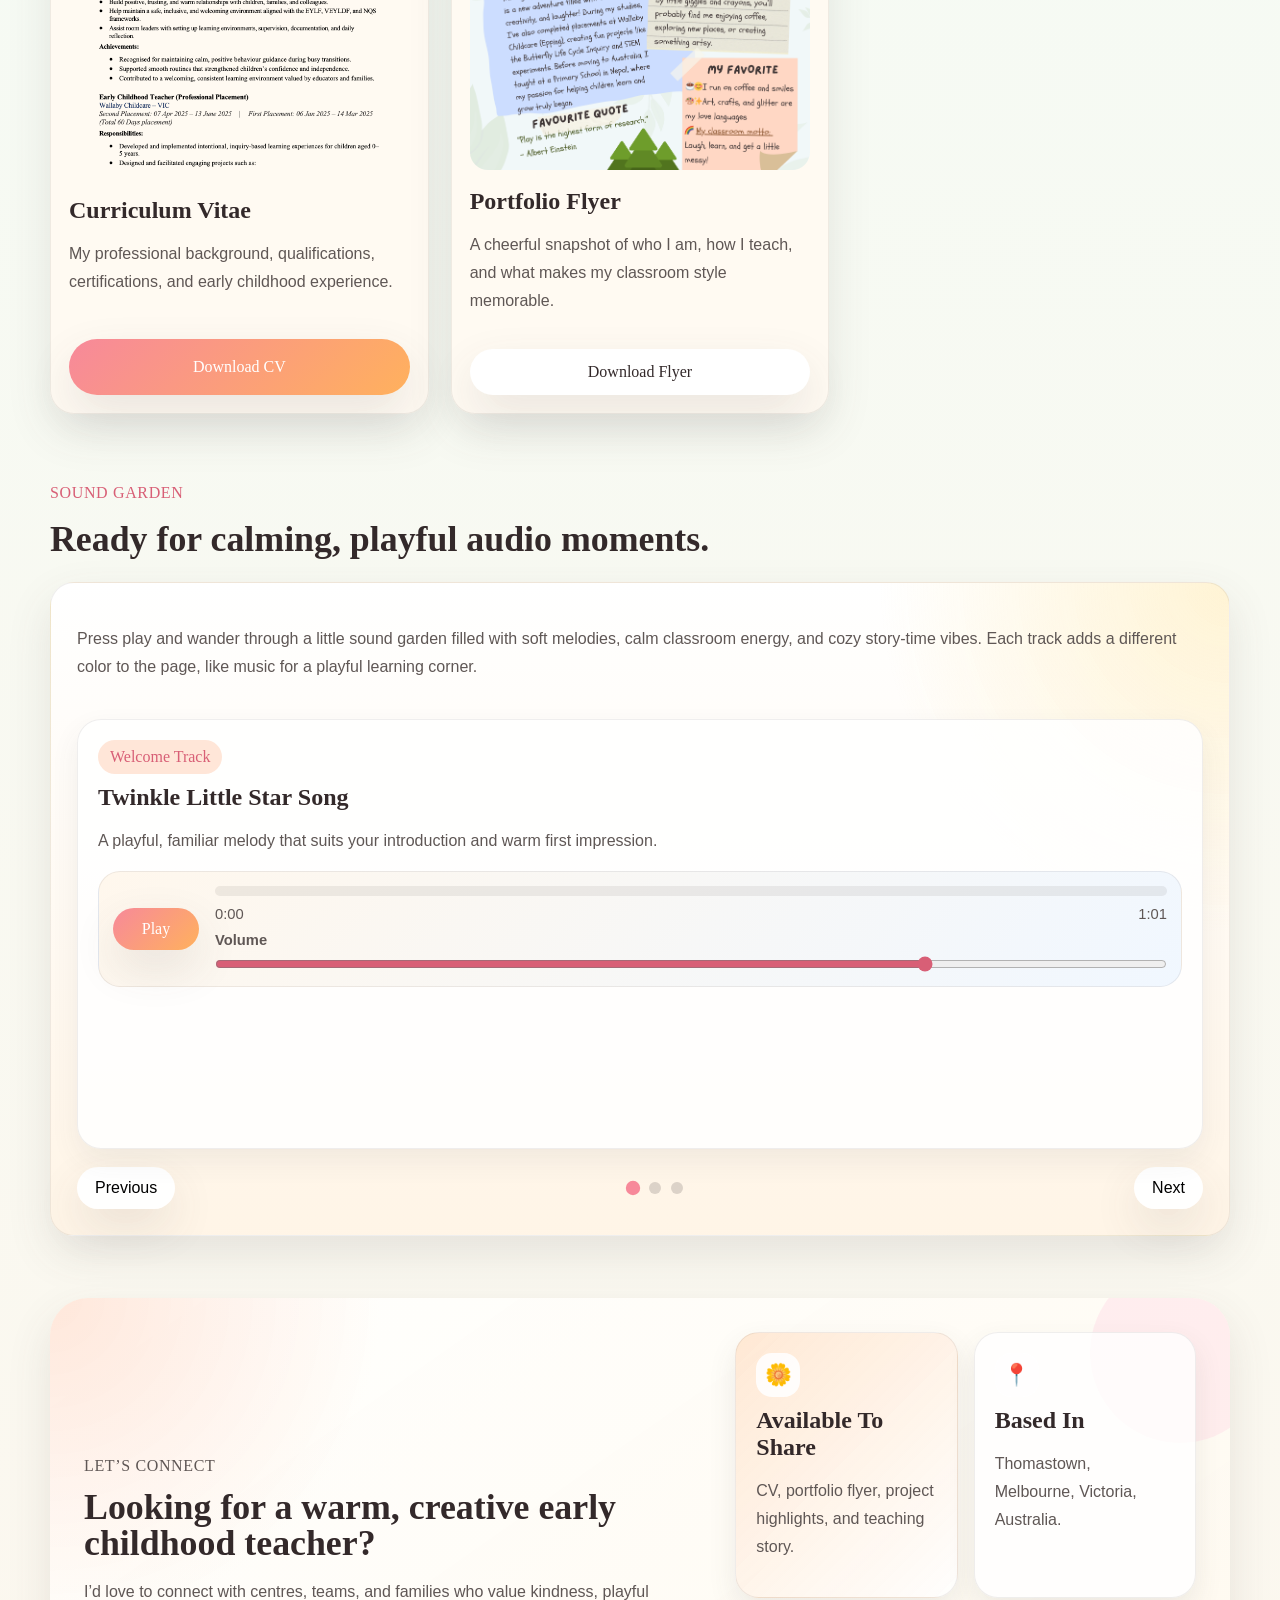
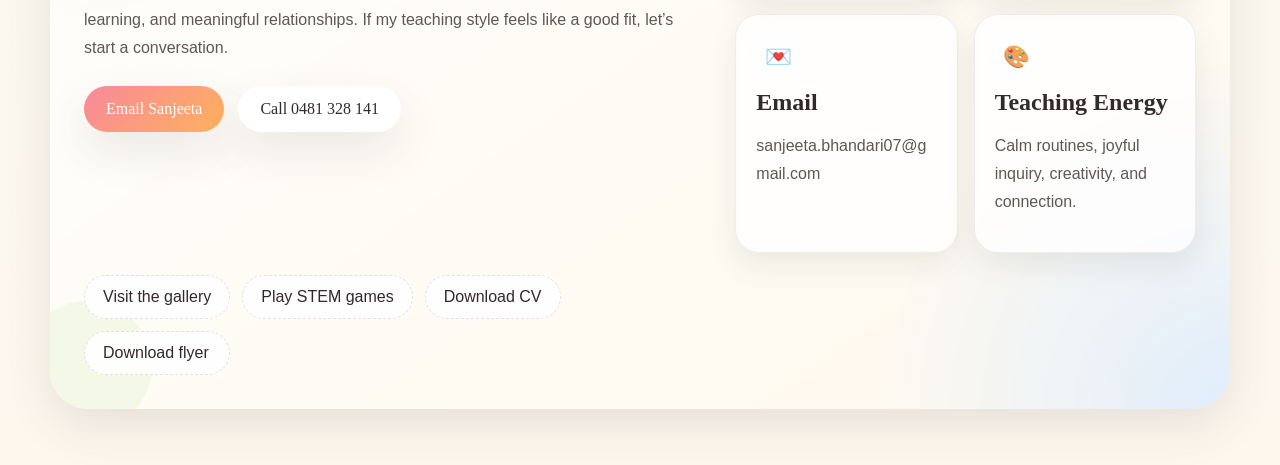
==== commit d2e3ef55: "doc: removed educator role" ====
--- a/index.html
+++ b/index.html
@@ -58,7 +58,7 @@
             </h1>
             <p class="hero-text">
               I'm Sanjeeta Bhandari, a Registered Early Childhood
-              Teacher/Educator based in Melbourne. My teaching style blends
+              Teacher based in Melbourne. My teaching style blends
               warmth, creativity, and intentional learning so children can feel
               safe, seen, and excited to explore.
             </p>
